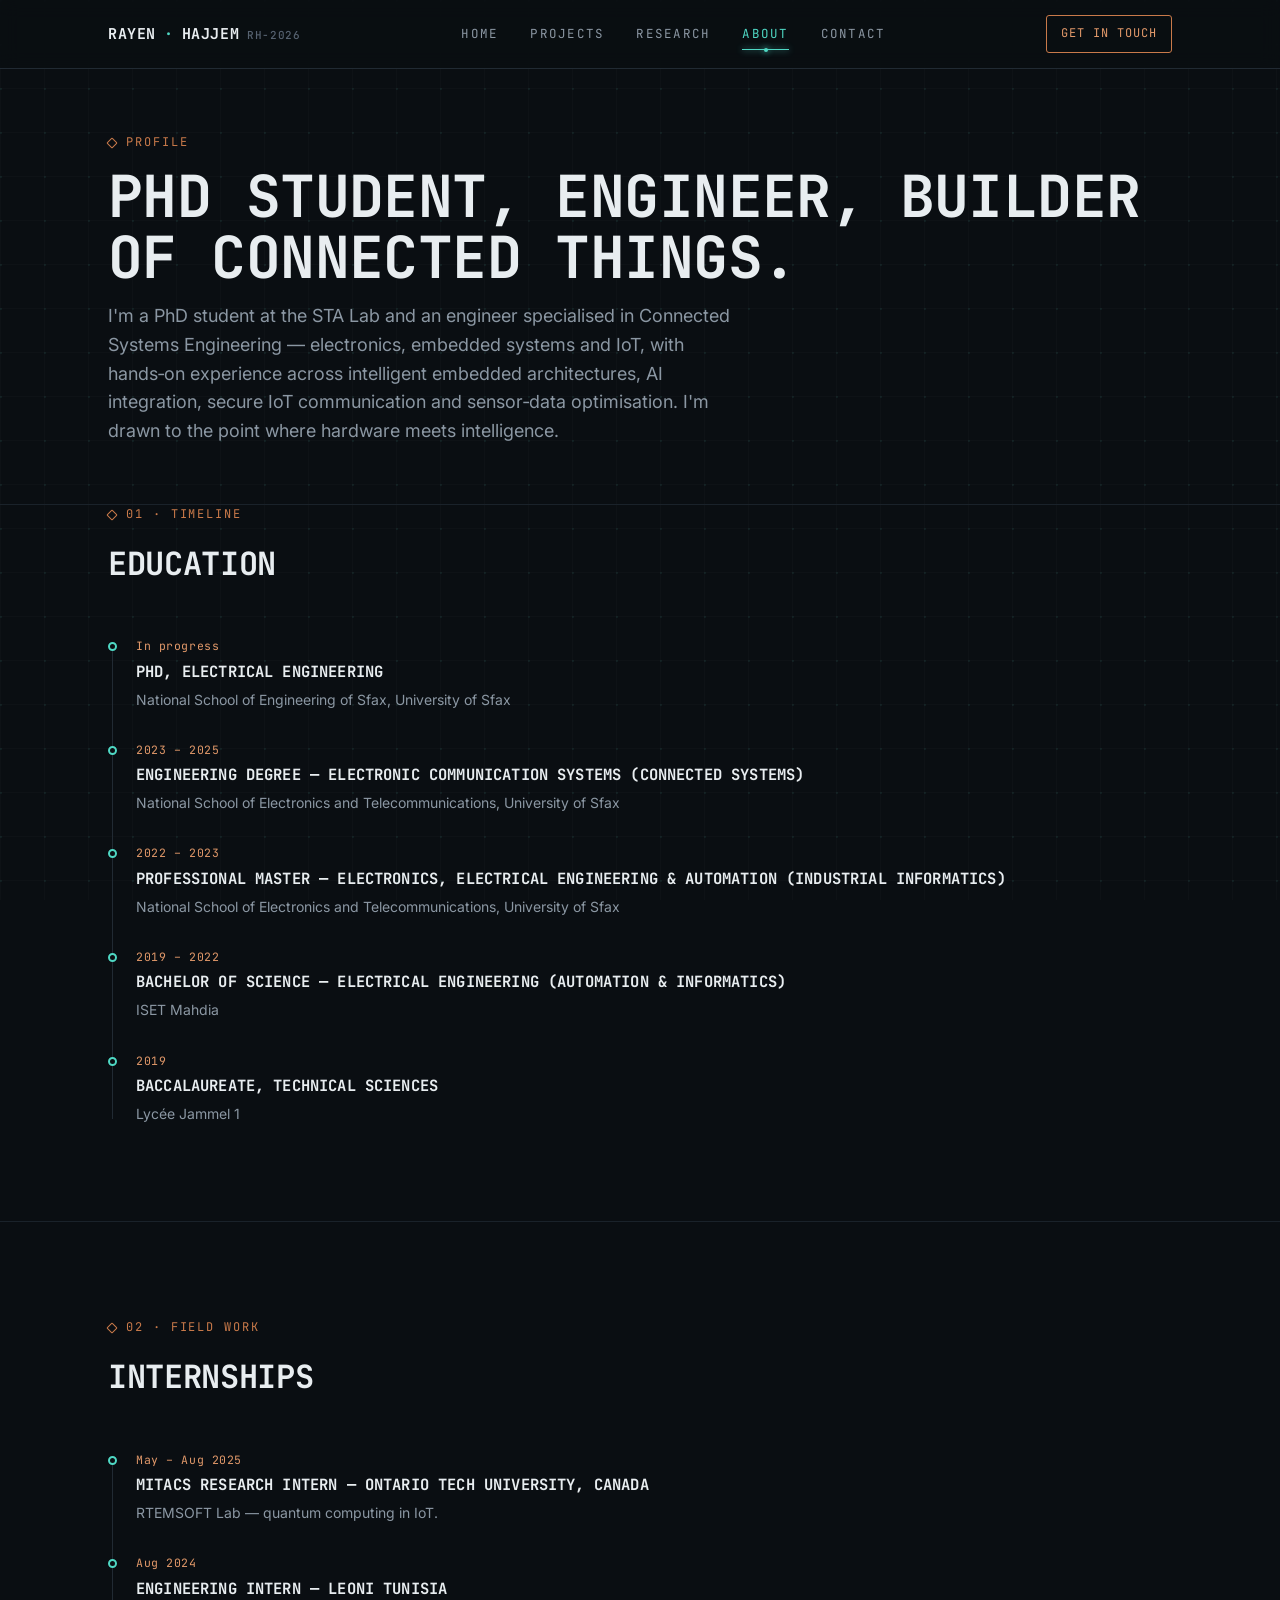
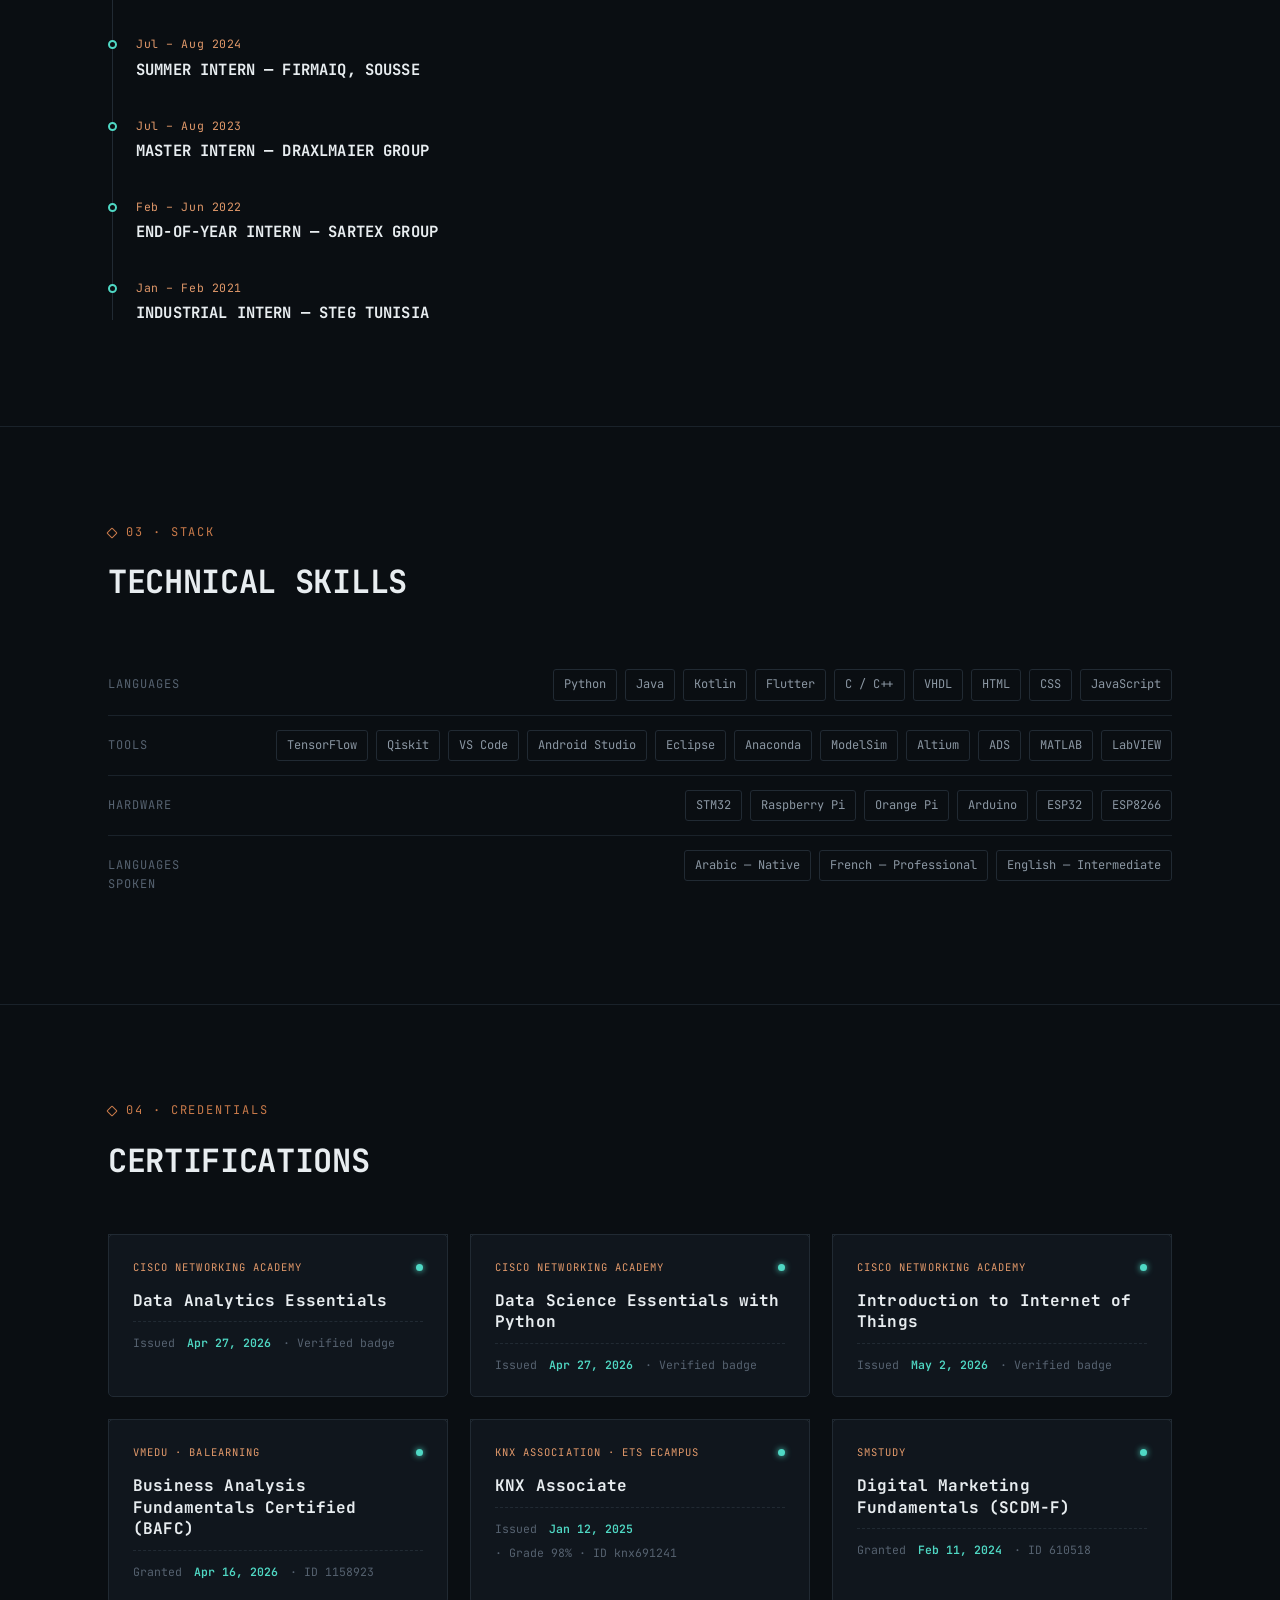
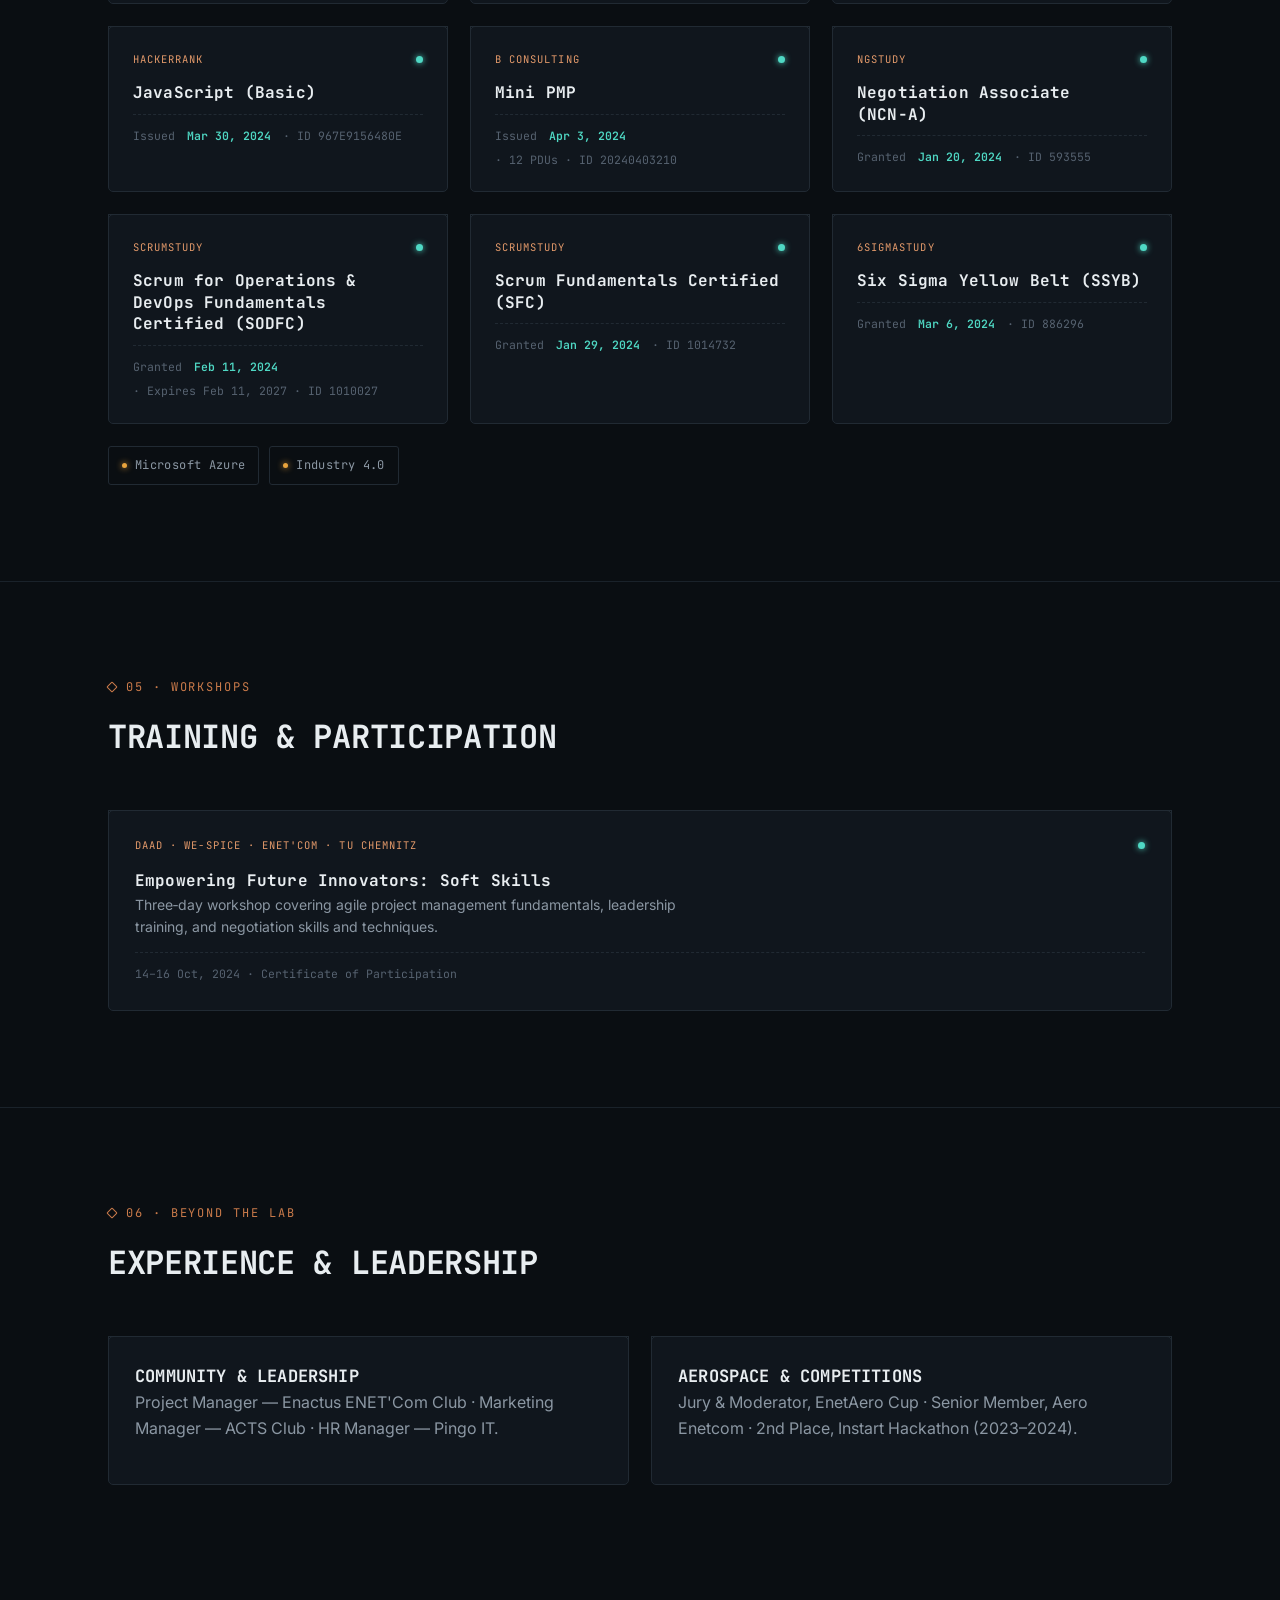
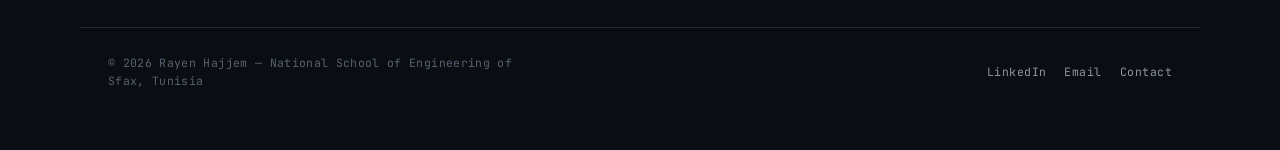
==== about.html @ 05e2f28f "Add files via upload" ====
<!DOCTYPE html>
<html lang="en">
<head>
<meta charset="UTF-8">
<meta name="viewport" content="width=device-width, initial-scale=1.0">
<title>About — Rayen Hajjem</title>
<meta name="description" content="Education, internships, skills and certifications of Rayen Hajjem, embedded systems and IoT engineer.">
<link rel="stylesheet" href="style.css">
</head>
<body>

<header class="topbar">
  <div class="topbar-inner">
    <a href="index.html" class="brand">RAYEN<span class="dot">·</span>HAJJEM <span class="part-no">RH‑2026</span></a>
    <nav class="navlinks" id="navlinks">
      <a href="index.html">Home</a>
      <a href="projects.html">Projects</a>
      <a href="research.html">Research</a>
      <a href="about.html" class="active">About</a>
      <a href="contact.html">Contact</a>
    </nav>
    <a href="contact.html" class="navcta">Get in touch</a>
    <button class="menu-toggle" aria-label="Toggle menu" aria-expanded="false">
      <svg viewBox="0 0 24 24" fill="none" stroke="currentColor" stroke-width="2"><path d="M3 6h18M3 12h18M3 18h18"/></svg>
    </button>
  </div>
</header>

<main>
  <section class="pagehead">
    <div class="wrap">
      <p class="eyebrow">Profile</p>
      <h1>PhD student, engineer, builder of connected things.</h1>
      <p class="lede">I'm a PhD student at the STA Lab and an engineer specialised in Connected Systems Engineering — electronics, embedded systems and IoT, with hands‑on experience across intelligent embedded architectures, AI integration, secure IoT communication and sensor‑data optimisation. I'm drawn to the point where hardware meets intelligence.</p>
    </div>
  </section>

  <section style="padding-top:0;">
    <div class="wrap">
      <div class="section-head reveal">
        <p class="eyebrow">01 · Timeline</p>
        <h2>Education</h2>
      </div>
      <div class="tline">
        <div class="titem reveal">
          <div class="titem-meta">In progress</div>
          <h3>PhD, Electrical Engineering</h3>
          <p>National School of Engineering of Sfax, University of Sfax</p>
        </div>
        <div class="titem reveal">
          <div class="titem-meta">2023 – 2025</div>
          <h3>Engineering Degree — Electronic Communication Systems (Connected Systems)</h3>
          <p>National School of Electronics and Telecommunications, University of Sfax</p>
        </div>
        <div class="titem reveal">
          <div class="titem-meta">2022 – 2023</div>
          <h3>Professional Master — Electronics, Electrical Engineering &amp; Automation (Industrial Informatics)</h3>
          <p>National School of Electronics and Telecommunications, University of Sfax</p>
        </div>
        <div class="titem reveal">
          <div class="titem-meta">2019 – 2022</div>
          <h3>Bachelor of Science — Electrical Engineering (Automation &amp; Informatics)</h3>
          <p>ISET Mahdia</p>
        </div>
        <div class="titem reveal">
          <div class="titem-meta">2019</div>
          <h3>Baccalaureate, Technical Sciences</h3>
          <p>Lycée Jammel 1</p>
        </div>
      </div>
    </div>
  </section>

  <section>
    <div class="wrap">
      <div class="section-head reveal">
        <p class="eyebrow">02 · Field work</p>
        <h2>Internships</h2>
      </div>
      <div class="tline">
        <div class="titem reveal">
          <div class="titem-meta">May – Aug 2025</div>
          <h3>Mitacs Research Intern — Ontario Tech University, Canada</h3>
          <p>RTEMSOFT Lab — quantum computing in IoT.</p>
        </div>
        <div class="titem reveal">
          <div class="titem-meta">Aug 2024</div>
          <h3>Engineering Intern — LEONI Tunisia</h3>
        </div>
        <div class="titem reveal">
          <div class="titem-meta">Jul – Aug 2024</div>
          <h3>Summer Intern — FirmaIQ, Sousse</h3>
        </div>
        <div class="titem reveal">
          <div class="titem-meta">Jul – Aug 2023</div>
          <h3>Master Intern — DRAXLMAIER Group</h3>
        </div>
        <div class="titem reveal">
          <div class="titem-meta">Feb – Jun 2022</div>
          <h3>End‑of‑Year Intern — Sartex Group</h3>
        </div>
        <div class="titem reveal">
          <div class="titem-meta">Jan – Feb 2021</div>
          <h3>Industrial Intern — STEG Tunisia</h3>
        </div>
      </div>
    </div>
  </section>

  <section>
    <div class="wrap">
      <div class="section-head reveal">
        <p class="eyebrow">03 · Stack</p>
        <h2>Technical skills</h2>
      </div>
      <div class="reveal">
        <div class="skillrow">
          <span class="label">Languages</span>
          <div class="skilltags">
            <span class="tag">Python</span><span class="tag">Java</span><span class="tag">Kotlin</span><span class="tag">Flutter</span><span class="tag">C / C++</span><span class="tag">VHDL</span><span class="tag">HTML</span><span class="tag">CSS</span><span class="tag">JavaScript</span>
          </div>
        </div>
        <div class="skillrow">
          <span class="label">Tools</span>
          <div class="skilltags">
            <span class="tag">TensorFlow</span><span class="tag">Qiskit</span><span class="tag">VS Code</span><span class="tag">Android Studio</span><span class="tag">Eclipse</span><span class="tag">Anaconda</span><span class="tag">ModelSim</span><span class="tag">Altium</span><span class="tag">ADS</span><span class="tag">MATLAB</span><span class="tag">LabVIEW</span>
          </div>
        </div>
        <div class="skillrow">
          <span class="label">Hardware</span>
          <div class="skilltags">
            <span class="tag">STM32</span><span class="tag">Raspberry Pi</span><span class="tag">Orange Pi</span><span class="tag">Arduino</span><span class="tag">ESP32</span><span class="tag">ESP8266</span>
          </div>
        </div>
        <div class="skillrow">
          <span class="label">Languages spoken</span>
          <div class="skilltags">
            <span class="tag">Arabic — Native</span><span class="tag">French — Professional</span><span class="tag">English — Intermediate</span>
          </div>
        </div>
      </div>
    </div>
  </section>

  <section>
    <div class="wrap">
      <div class="section-head reveal">
        <p class="eyebrow">04 · Credentials</p>
        <h2>Certifications</h2>
      </div>
      <div class="grid grid-3">
        <div class="card cert-card reveal">
          <span class="card-corner"></span><span class="card-corner"></span>
          <div class="cert-top"><span class="cert-issuer">Cisco Networking Academy</span><span class="led"></span></div>
          <h3>Data Analytics Essentials</h3>
          <div class="cert-meta">Issued <b>Apr 27, 2026</b> · Verified badge</div>
        </div>

        <div class="card cert-card reveal">
          <span class="card-corner"></span><span class="card-corner"></span>
          <div class="cert-top"><span class="cert-issuer">Cisco Networking Academy</span><span class="led"></span></div>
          <h3>Data Science Essentials with Python</h3>
          <div class="cert-meta">Issued <b>Apr 27, 2026</b> · Verified badge</div>
        </div>

        <div class="card cert-card reveal">
          <span class="card-corner"></span><span class="card-corner"></span>
          <div class="cert-top"><span class="cert-issuer">Cisco Networking Academy</span><span class="led"></span></div>
          <h3>Introduction to Internet of Things</h3>
          <div class="cert-meta">Issued <b>May 2, 2026</b> · Verified badge</div>
        </div>

        <div class="card cert-card reveal">
          <span class="card-corner"></span><span class="card-corner"></span>
          <div class="cert-top"><span class="cert-issuer">VMEdu · BALearning</span><span class="led"></span></div>
          <h3>Business Analysis Fundamentals Certified (BAFC)</h3>
          <div class="cert-meta">Granted <b>Apr 16, 2026</b> · ID 1158923</div>
        </div>

        <div class="card cert-card reveal">
          <span class="card-corner"></span><span class="card-corner"></span>
          <div class="cert-top"><span class="cert-issuer">KNX Association · ETS eCampus</span><span class="led"></span></div>
          <h3>KNX Associate</h3>
          <div class="cert-meta">Issued <b>Jan 12, 2025</b> · Grade 98% · ID knx691241</div>
        </div>

        <div class="card cert-card reveal">
          <span class="card-corner"></span><span class="card-corner"></span>
          <div class="cert-top"><span class="cert-issuer">SMstudy</span><span class="led"></span></div>
          <h3>Digital Marketing Fundamentals (SCDM‑F)</h3>
          <div class="cert-meta">Granted <b>Feb 11, 2024</b> · ID 610518</div>
        </div>

        <div class="card cert-card reveal">
          <span class="card-corner"></span><span class="card-corner"></span>
          <div class="cert-top"><span class="cert-issuer">HackerRank</span><span class="led"></span></div>
          <h3>JavaScript (Basic)</h3>
          <div class="cert-meta">Issued <b>Mar 30, 2024</b> · ID 967E9156480E</div>
        </div>

        <div class="card cert-card reveal">
          <span class="card-corner"></span><span class="card-corner"></span>
          <div class="cert-top"><span class="cert-issuer">B Consulting</span><span class="led"></span></div>
          <h3>Mini PMP</h3>
          <div class="cert-meta">Issued <b>Apr 3, 2024</b> · 12 PDUs · ID 20240403210</div>
        </div>

        <div class="card cert-card reveal">
          <span class="card-corner"></span><span class="card-corner"></span>
          <div class="cert-top"><span class="cert-issuer">NGstudy</span><span class="led"></span></div>
          <h3>Negotiation Associate (NCN‑A)</h3>
          <div class="cert-meta">Granted <b>Jan 20, 2024</b> · ID 593555</div>
        </div>

        <div class="card cert-card reveal">
          <span class="card-corner"></span><span class="card-corner"></span>
          <div class="cert-top"><span class="cert-issuer">SCRUMstudy</span><span class="led"></span></div>
          <h3>Scrum for Operations &amp; DevOps Fundamentals Certified (SODFC)</h3>
          <div class="cert-meta">Granted <b>Feb 11, 2024</b> · Expires Feb 11, 2027 · ID 1010027</div>
        </div>

        <div class="card cert-card reveal">
          <span class="card-corner"></span><span class="card-corner"></span>
          <div class="cert-top"><span class="cert-issuer">SCRUMstudy</span><span class="led"></span></div>
          <h3>Scrum Fundamentals Certified (SFC)</h3>
          <div class="cert-meta">Granted <b>Jan 29, 2024</b> · ID 1014732</div>
        </div>

        <div class="card cert-card reveal">
          <span class="card-corner"></span><span class="card-corner"></span>
          <div class="cert-top"><span class="cert-issuer">6sigmastudy</span><span class="led"></span></div>
          <h3>Six Sigma Yellow Belt (SSYB)</h3>
          <div class="cert-meta">Granted <b>Mar 6, 2024</b> · ID 886296</div>
        </div>
      </div>

      <div class="badgewrap reveal" style="margin-top:22px;">
        <span class="badge"><span class="led amber"></span>Microsoft Azure</span>
        <span class="badge"><span class="led amber"></span>Industry 4.0</span>
      </div>
    </div>
  </section>

  <section>
    <div class="wrap">
      <div class="section-head reveal">
        <p class="eyebrow">05 · Workshops</p>
        <h2>Training &amp; participation</h2>
      </div>
      <div class="card reveal">
        <span class="card-corner"></span><span class="card-corner"></span>
        <div class="cert-top"><span class="cert-issuer">DAAD · WE‑SPICE · ENET'Com · TU Chemnitz</span><span class="led"></span></div>
        <h3 style="text-transform:none; font-size:16px;">Empowering Future Innovators: Soft Skills</h3>
        <p style="font-size:14px; margin-bottom:14px;">Three‑day workshop covering agile project management fundamentals, leadership training, and negotiation skills and techniques.</p>
        <div class="cert-meta">14–16 Oct, 2024 · Certificate of Participation</div>
      </div>
    </div>
  </section>

  <section>
    <div class="wrap">
      <div class="section-head reveal">
        <p class="eyebrow">06 · Beyond the lab</p>
        <h2>Experience &amp; leadership</h2>
      </div>
      <div class="grid grid-2 reveal">
        <div class="card">
          <span class="card-corner"></span><span class="card-corner"></span>
          <h3>Community &amp; leadership</h3>
          <p>Project Manager — Enactus ENET'Com Club · Marketing Manager — ACTS Club · HR Manager — Pingo IT.</p>
        </div>
        <div class="card">
          <span class="card-corner"></span><span class="card-corner"></span>
          <h3>Aerospace &amp; competitions</h3>
          <p>Jury &amp; Moderator, EnetAero Cup · Senior Member, Aero Enetcom · 2nd Place, Instart Hackathon (2023–2024).</p>
        </div>
      </div>
    </div>
  </section>
</main>

<footer>
  <div class="wrap footer-inner">
    <p>© 2026 Rayen Hajjem — National School of Engineering of Sfax, Tunisia</p>
    <div class="footer-links">
      <a href="https://linkedin.com/in/rayen-hajjem" target="_blank" rel="noopener">LinkedIn</a>
      <a href="mailto:rayenhajjem04@gmail.com">Email</a>
      <a href="contact.html">Contact</a>
    </div>
  </div>
</footer>

<script src="script.js"></script>
</body>
</html>
---- style.css ----
/* =========================================================
   RAYEN HAJJEM — PORTFOLIO
   Design system: "Datasheet / PCB substrate"
   ========================================================= */

@import url('https://fonts.googleapis.com/css2?family=JetBrains+Mono:wght@400;500;600;700;800&family=Inter:wght@400;500;600;700;800&display=swap');

:root{
  /* --- colour tokens --- */
  --bg:            #0a0e12;
  --bg-soft:       #0d1218;
  --surface:       #10161d;
  --surface-2:     #141b23;
  --line:          #212a33;
  --line-soft:     #1a222a;
  --copper:        #c97a4a;
  --copper-bright: #e2996a;
  --signal:        #4fd8c4;
  --signal-dim:    #2c7d72;
  --amber:         #e8a33d;
  --text:          #e8edf0;
  --text-dim:      #8b97a3;
  --text-faint:    #566270;
  --danger:        #d9634f;

  --mono: 'JetBrains Mono', ui-monospace, SFMono-Regular, monospace;
  --sans: 'Inter', -apple-system, BlinkMacSystemFont, 'Segoe UI', sans-serif;

  --maxw: 1120px;
  --radius: 3px;
}

*, *::before, *::after{ box-sizing: border-box; }
html{ scroll-behavior: smooth; }
html, body{ margin:0; padding:0; }

body{
  background: var(--bg);
  color: var(--text);
  font-family: var(--sans);
  font-size: 16px;
  line-height: 1.6;
  -webkit-font-smoothing: antialiased;
  position: relative;
  min-height: 100vh;
}

/* faint PCB grid + via dots painted on the substrate */
body::before{
  content:"";
  position: fixed;
  inset: 0;
  z-index: 0;
  pointer-events: none;
  background-image:
    radial-gradient(circle at 1px 1px, rgba(79,216,196,0.07) 1px, transparent 1px),
    linear-gradient(rgba(255,255,255,0.018) 1px, transparent 1px),
    linear-gradient(90deg, rgba(255,255,255,0.018) 1px, transparent 1px);
  background-size: 44px 44px, 44px 44px, 44px 44px;
  background-position: 0 0, 0 0, 0 0;
}

a{ color: inherit; text-decoration: none; }
img{ max-width: 100%; display:block; }
ul{ list-style: none; margin:0; padding:0; }

::selection{ background: var(--signal); color: #05201c; }

/* focus visibility */
a:focus-visible, button:focus-visible, input:focus-visible, textarea:focus-visible{
  outline: 2px solid var(--signal);
  outline-offset: 3px;
}

@media (prefers-reduced-motion: reduce){
  *{ animation-duration: 0.001ms !important; animation-iteration-count: 1 !important; transition-duration: 0.001ms !important; scroll-behavior: auto !important; }
}

/* ---------- layout shell ---------- */
.wrap{
  max-width: var(--maxw);
  margin: 0 auto;
  padding: 0 28px;
  position: relative;
  z-index: 1;
}

/* ---------- eyebrow / mono labels ---------- */
.eyebrow{
  font-family: var(--mono);
  font-size: 12px;
  letter-spacing: .16em;
  text-transform: uppercase;
  color: var(--copper);
  display: flex;
  align-items: center;
  gap: 10px;
  margin: 0 0 14px;
}
.eyebrow::before{
  content:"";
  width: 8px; height: 8px;
  border: 1.5px solid var(--copper);
  border-radius: 1px;
  transform: rotate(45deg);
  flex-shrink: 0;
}

h1,h2,h3,h4{
  font-family: var(--mono);
  font-weight: 700;
  letter-spacing: -0.01em;
  color: var(--text);
  margin: 0;
  text-transform: uppercase;
}
h1{ font-size: clamp(34px, 5.6vw, 58px); line-height: 1.05; letter-spacing: -0.01em; }
h2{ font-size: clamp(24px, 3.2vw, 32px); }
h3{ font-size: 17px; letter-spacing: .01em; }

p{ color: var(--text-dim); margin: 0 0 1em; max-width: 62ch; }
.lede{ font-size: 18px; color: var(--text-dim); max-width: 58ch; }

/* ---------- top nav (board header) ---------- */
.topbar{
  position: sticky;
  top: 0;
  z-index: 50;
  background: rgba(10,14,18,0.86);
  backdrop-filter: blur(10px);
  border-bottom: 1px solid var(--line);
}
.topbar-inner{
  max-width: var(--maxw);
  margin: 0 auto;
  padding: 0 28px;
  height: 68px;
  display: flex;
  align-items: center;
  justify-content: space-between;
}
.brand{
  font-family: var(--mono);
  font-weight: 700;
  font-size: 15px;
  letter-spacing: .04em;
  display: flex;
  align-items: baseline;
  gap: 8px;
}
.brand .part-no{ color: var(--text-faint); font-weight: 500; font-size: 11px; }
.brand .dot{ color: var(--signal); }

.navlinks{
  display: flex;
  align-items: center;
  gap: 4px;
}
.navlinks a{
  position: relative;
  font-family: var(--mono);
  font-size: 12.5px;
  letter-spacing: .1em;
  text-transform: uppercase;
  color: var(--text-dim);
  padding: 10px 14px;
  transition: color .18s ease;
}
.navlinks a:hover{ color: var(--text); }
.navlinks a.active{ color: var(--signal); }
.navlinks a.active::after{
  content:"";
  position: absolute;
  left: 14px; right: 14px; bottom: 4px;
  height: 1px;
  background: var(--signal);
  box-shadow: 0 0 6px var(--signal);
}
.navlinks a.active::before{
  content:"";
  position: absolute;
  left: 50%; bottom: 2px;
  width: 4px; height: 4px;
  transform: translateX(-50%);
  background: var(--signal);
  border-radius: 50%;
  box-shadow: 0 0 6px var(--signal);
}

.navcta{
  font-family: var(--mono);
  font-size: 12px;
  letter-spacing: .08em;
  text-transform: uppercase;
  border: 1px solid var(--copper);
  color: var(--copper-bright);
  padding: 8px 14px;
  border-radius: var(--radius);
  transition: background .18s ease, color .18s ease;
}
.navcta:hover{ background: var(--copper); color: #14100c; }

.menu-toggle{
  display: none;
  background: none; border: 1px solid var(--line);
  color: var(--text);
  width: 40px; height: 40px;
  border-radius: var(--radius);
  align-items: center; justify-content: center;
  cursor: pointer;
}
.menu-toggle svg{ width: 18px; height: 18px; }

@media (max-width: 820px){
  .navlinks{
    position: fixed;
    inset: 68px 0 0 0;
    background: var(--bg-soft);
    flex-direction: column;
    align-items: stretch;
    padding: 10px 20px 30px;
    border-bottom: 1px solid var(--line);
    display: none;
    gap: 0;
  }
  .navlinks.open{ display: flex; }
  .navlinks a{ padding: 16px 4px; border-bottom: 1px solid var(--line-soft); }
  .navlinks a.active::after, .navlinks a.active::before{ display:none; }
  .navcta{ display:none; }
  .menu-toggle{ display: flex; }
}

/* ---------- sections ---------- */
section{ position: relative; z-index: 1; padding: 96px 0; border-bottom: 1px solid var(--line-soft); }
section:last-of-type{ border-bottom: none; }
.section-head{ margin-bottom: 48px; max-width: 640px; }

/* ---------- hero ---------- */
.hero{
  padding: 84px 0 90px;
  position: relative;
  overflow: hidden;
}
.hero-grid{
  display: grid;
  grid-template-columns: 1.15fr 0.85fr;
  gap: 48px;
  align-items: center;
}
@media (max-width: 900px){ .hero-grid{ grid-template-columns: 1fr; } }

.terminal{
  font-family: var(--mono);
  font-size: 13.5px;
  color: var(--signal);
  margin-bottom: 22px;
  min-height: 20px;
}
.terminal .caret{
  display:inline-block; width:8px; height:14px;
  background: var(--signal); margin-left:2px;
  animation: blink 1s steps(1) infinite;
  vertical-align: -2px;
}
@keyframes blink{ 50%{ opacity:0; } }

.hero h1 span{ color: var(--signal); }
.hero-role{
  font-family: var(--mono);
  font-size: 14px;
  letter-spacing: .04em;
  color: var(--copper-bright);
  margin: 16px 0 20px;
  text-transform: uppercase;
}
.hero-actions{ display:flex; gap:14px; margin-top: 30px; flex-wrap: wrap; }

.btn{
  font-family: var(--mono);
  font-size: 13px;
  letter-spacing: .06em;
  text-transform: uppercase;
  padding: 13px 22px;
  border-radius: var(--radius);
  display: inline-flex; align-items:center; gap:10px;
  transition: transform .15s ease, background .18s ease, border-color .18s ease, color .18s ease;
}
.btn-primary{ background: var(--signal); color: #062824; border: 1px solid var(--signal); }
.btn-primary:hover{ transform: translateY(-2px); background: #6de5d3; }
.btn-ghost{ border: 1px solid var(--line); color: var(--text); }
.btn-ghost:hover{ border-color: var(--copper); color: var(--copper-bright); transform: translateY(-2px); }

/* ---------- portrait / chip module ---------- */
.chip-frame{
  position: relative;
  border: 1px solid var(--line);
  background: var(--surface);
  border-radius: 6px;
  padding: 18px;
  max-width: 320px;
  margin-left: auto;
}
.chip-frame::before, .chip-frame::after{
  content:"";
  position:absolute;
  width: 14px; height: 1px;
  background: var(--line);
  top: 30px;
}
.chip-frame::before{ left:-14px; }
.chip-frame::after{ right:-14px; }
.chip-photo{
  border-radius: 4px;
  border: 1px solid var(--line);
  filter: grayscale(.15) contrast(1.05);
  width: 100%;
}
.chip-caption{
  font-family: var(--mono);
  font-size: 11px;
  letter-spacing: .08em;
  text-transform: uppercase;
  color: var(--text-faint);
  display:flex; justify-content: space-between;
  margin-top: 14px;
  border-top: 1px dashed var(--line);
  padding-top: 12px;
}
.chip-caption b{ color: var(--signal); font-weight: 600; }

/* ---------- stat strip ---------- */
.stat-strip{
  display: grid;
  grid-template-columns: repeat(5, 1fr);
  border: 1px solid var(--line);
  border-radius: var(--radius);
  overflow: hidden;
  margin-top: 64px;
}
.stat-strip div{
  padding: 20px 22px;
  border-left: 1px solid var(--line);
}
.stat-strip div:first-child{ border-left:none; }
.stat-num{ font-family: var(--mono); font-size: 26px; font-weight:700; color: var(--signal); }
.stat-label{ font-family: var(--mono); font-size: 11px; letter-spacing:.08em; text-transform:uppercase; color: var(--text-faint); margin-top:4px; }
@media (max-width: 900px){
  .stat-strip{ grid-template-columns: repeat(3,1fr); }
  .stat-strip div:nth-child(4){ border-left:none; }
}
@media (max-width: 700px){
  .stat-strip{ grid-template-columns: repeat(2,1fr); }
  .stat-strip div:nth-child(3){ border-left:none; }
  .stat-strip div:nth-child(4){ border-left:1px solid var(--line); }
}
@media (max-width: 480px){
  .stat-strip{ grid-template-columns: 1fr; }
  .stat-strip div{ border-left:none !important; border-top: 1px solid var(--line); }
  .stat-strip div:first-child{ border-top:none; }
}

/* ---------- card grid ---------- */
.grid{ display:grid; gap: 22px; }
.grid-2{ grid-template-columns: repeat(2, 1fr); }
.grid-3{ grid-template-columns: repeat(3, 1fr); }
@media (max-width: 900px){ .grid-2, .grid-3{ grid-template-columns: 1fr; } }

.card{
  position: relative;
  background: var(--surface);
  border: 1px solid var(--line);
  border-radius: 5px;
  padding: 26px;
  transition: border-color .2s ease, transform .2s ease;
}
.card:hover{ border-color: var(--signal-dim); transform: translateY(-3px); }
.card-corner{ position:absolute; width:9px; height:9px; border: 1.4px solid var(--line); }
.card .card-corner:nth-of-type(1){ top:-1px; left:-1px; border-right:none; border-bottom:none; }
.card .card-corner:nth-of-type(2){ top:-1px; right:-1px; border-left:none; border-bottom:none; }

/* status LED */
.led{ width:7px; height:7px; border-radius:50%; background: var(--signal); box-shadow: 0 0 6px var(--signal); display:inline-block; }
.led.amber{ background: var(--amber); box-shadow: 0 0 6px var(--amber); }

/* project datasheet card */
.pcard{
  background: var(--surface);
  border: 1px solid var(--line);
  border-radius: 5px;
  padding: 28px 28px 24px;
  transition: border-color .2s ease, transform .2s ease;
}
.pcard:hover{ border-color: var(--copper); transform: translateY(-3px); }
.pcard-top{ display:flex; align-items:center; justify-content:space-between; margin-bottom: 14px; }
.pcard-id{ font-family: var(--mono); font-size: 11px; color: var(--text-faint); letter-spacing:.08em; }
.pcard-status{ display:flex; align-items:center; gap:7px; font-family: var(--mono); font-size: 10.5px; letter-spacing:.08em; text-transform:uppercase; color: var(--text-dim); }
.pcard h3{ margin-bottom: 6px; }
.pcard .date{ font-family: var(--mono); font-size:11.5px; color: var(--copper-bright); letter-spacing:.04em; margin-bottom:12px; display:block; }
.pcard p{ font-size: 14.5px; margin-bottom: 16px; }
.pins{ display:flex; flex-wrap:wrap; gap:8px; border-top: 1px dashed var(--line); padding-top: 14px; }
.pin{
  font-family: var(--mono); font-size: 11px; letter-spacing:.03em;
  color: var(--text-dim); background: var(--surface-2);
  border: 1px solid var(--line); border-radius: 3px;
  padding: 5px 9px;
}

/* ---------- timeline (education / internships) ---------- */
.tline{ position: relative; padding-left: 28px; }
.tline::before{
  content:"";
  position: absolute; left: 4px; top: 6px; bottom: 6px;
  width: 1px; background: var(--line);
}
.titem{ position: relative; padding-bottom: 30px; }
.titem:last-child{ padding-bottom: 0; }
.titem::before{
  content:"";
  position:absolute; left: -28px; top: 5px;
  width: 9px; height: 9px; border-radius: 50%;
  background: var(--bg); border: 2px solid var(--signal);
}
.titem-meta{ font-family: var(--mono); font-size: 11.5px; color: var(--copper-bright); letter-spacing:.05em; margin-bottom: 4px; }
.titem h3{ margin-bottom: 4px; font-size: 15.5px; }
.titem p{ font-size: 14px; margin-bottom: 0; }

/* ---------- skills ---------- */
.skillrow{ display:flex; justify-content: space-between; align-items:baseline; padding: 14px 0; border-bottom: 1px solid var(--line-soft); }
.skillrow:last-child{ border-bottom:none; }
.skillrow .label{ font-family: var(--mono); font-size: 12px; letter-spacing:.08em; text-transform: uppercase; color: var(--text-faint); width: 120px; flex-shrink:0; }
.skilltags{ display:flex; flex-wrap:wrap; gap:8px; justify-content:flex-end; flex:1; }
.tag{ font-family: var(--mono); font-size: 12px; color: var(--text-dim); border: 1px solid var(--line); border-radius: 3px; padding: 5px 10px; }
@media (max-width: 700px){
  .skillrow{ flex-direction: column; align-items: flex-start; gap: 10px; }
  .skilltags{ justify-content: flex-start; }
}

/* ---------- certification cards ---------- */
.cert-card{ padding: 24px 24px 22px; }
.cert-top{ display:flex; align-items:center; justify-content:space-between; margin-bottom: 14px; }
.cert-issuer{ font-family: var(--mono); font-size: 10.5px; letter-spacing:.1em; text-transform:uppercase; color: var(--copper-bright); }
.cert-card h3{ text-transform:none; font-size: 16px; line-height:1.35; margin-bottom: 10px; }
.cert-meta{ font-family: var(--mono); font-size: 11.5px; color: var(--text-faint); border-top: 1px dashed var(--line); padding-top: 12px; display:flex; flex-wrap:wrap; gap: 6px 12px; }
.cert-meta b{ color: var(--signal); font-weight: 600; }

/* ---------- badges (certifications / languages) ---------- */
.badgewrap{ display:flex; flex-wrap:wrap; gap:10px; }
.badge{
  font-family: var(--mono); font-size: 12px; letter-spacing:.03em;
  border: 1px solid var(--line); border-radius: 3px;
  padding: 9px 13px; color: var(--text-dim);
  display:flex; align-items:center; gap:8px;
}
.badge .led{ width:5px; height:5px; }

/* ---------- contact / pinout ---------- */
.pinout{ border: 1px solid var(--line); border-radius: 6px; overflow: hidden; }
.pinrow{
  display:grid; grid-template-columns: 90px 1fr auto;
  align-items:center; gap: 16px;
  padding: 22px 24px; border-bottom: 1px solid var(--line);
  transition: background .18s ease;
}
.pinrow:last-child{ border-bottom:none; }
.pinrow:hover{ background: var(--surface); }
.pinrow .pnum{ font-family: var(--mono); color: var(--text-faint); font-size: 12px; }
.pinrow .pname{ font-family: var(--mono); font-size: 12px; letter-spacing:.08em; text-transform:uppercase; color: var(--text-faint); }
.pinrow .pval{ font-size: 16px; color: var(--text); }
.pinrow .parrow{ font-family: var(--mono); color: var(--signal); opacity:0; transition: opacity .18s ease, transform .18s ease; }
.pinrow:hover .parrow{ opacity:1; transform: translateX(3px); }
@media (max-width: 620px){
  .pinrow{ grid-template-columns: 1fr; gap:4px; }
  .pinrow .parrow{ display:none; }
}

/* ---------- footer ---------- */
footer{ padding: 46px 0 60px; position: relative; z-index:1; }
.footer-inner{ display:flex; justify-content: space-between; align-items:center; flex-wrap:wrap; gap:16px; border-top: 1px solid var(--line); padding-top: 26px; }
.footer-inner p{ margin:0; font-family: var(--mono); font-size: 11.5px; color: var(--text-faint); letter-spacing:.03em; }
.footer-links{ display:flex; gap: 18px; }
.footer-links a{ font-family: var(--mono); font-size: 11.5px; color: var(--text-dim); letter-spacing:.04em; }
.footer-links a:hover{ color: var(--signal); }

/* ---------- page header (non-home pages) ---------- */
.pagehead{ padding: 64px 0 40px; }
.pagehead .lede{ margin-top: 14px; }

/* ---------- reveal on scroll ---------- */
.reveal{ opacity:0; transform: translateY(14px); transition: opacity .6s ease, transform .6s ease; }
.reveal.in{ opacity:1; transform: translateY(0); }

/* ---------- publications ---------- */
.pub-card{
  position: relative;
  background: var(--surface);
  border: 1px solid var(--line);
  border-radius: 5px;
  padding: 28px;
  transition: border-color .2s ease, transform .2s ease;
}
.pub-card:hover{ border-color: var(--signal-dim); transform: translateY(-2px); }
.pub-top{ display:flex; align-items:center; justify-content:space-between; gap:16px; flex-wrap:wrap; margin-bottom: 12px; }
.pub-date{ font-family: var(--mono); font-size: 11.5px; letter-spacing:.08em; color: var(--copper-bright); }
.pub-status{ display:flex; align-items:center; gap:7px; font-family: var(--mono); font-size: 10.5px; letter-spacing:.08em; text-transform:uppercase; color: var(--text-dim); }
.pub-card h3{ text-transform: none; font-size: 19px; line-height:1.3; margin-bottom: 10px; }
.pub-authors{ font-family: var(--mono); font-size: 12.5px; color: var(--text-dim); margin-bottom: 14px; }
.pub-authors b{ color: var(--text); font-weight:600; }
.pub-meta{ display:flex; flex-wrap:wrap; gap:8px; margin-bottom: 16px; }
.pub-link{
  font-family: var(--mono); font-size: 12px; letter-spacing:.05em; text-transform:uppercase;
  color: var(--signal); border: 1px solid var(--signal-dim); border-radius: 3px;
  padding: 8px 13px; display:inline-flex; align-items:center; gap:8px;
  transition: background .18s ease, color .18s ease;
}
.pub-link:hover{ background: var(--signal); color: #062824; }

.pub-stub-list{ border: 1px solid var(--line); border-radius: 6px; overflow: hidden; margin-top: 18px; }
.pub-stub{
  display:grid; grid-template-columns: 130px 1fr auto;
  align-items:center; gap: 16px;
  padding: 16px 22px; border-bottom: 1px solid var(--line);
  font-family: var(--mono);
}
.pub-stub:last-child{ border-bottom:none; }
.pub-stub .pdate{ font-size: 12px; color: var(--text-dim); }
.pub-stub .ptitle{ font-size: 12.5px; color: var(--text-faint); letter-spacing:.02em; text-transform:uppercase; }
.pub-stub .ppending{ font-size: 10.5px; color: var(--text-faint); border: 1px dashed var(--line); border-radius: 3px; padding: 4px 8px; letter-spacing:.06em; text-transform:uppercase; }
@media (max-width: 620px){
  .pub-stub{ grid-template-columns: 1fr; gap:6px; }
}

/* form (about/contact quick copy) */
.copyline{ display:flex; align-items:center; gap:10px; }
.copybtn{
  font-family: var(--mono); font-size: 11px; color: var(--text-faint);
  border: 1px solid var(--line); border-radius: 3px; padding: 4px 8px;
  cursor: pointer; background: transparent; transition: color .15s ease, border-color .15s ease;
}
.copybtn:hover{ color: var(--signal); border-color: var(--signal-dim); }
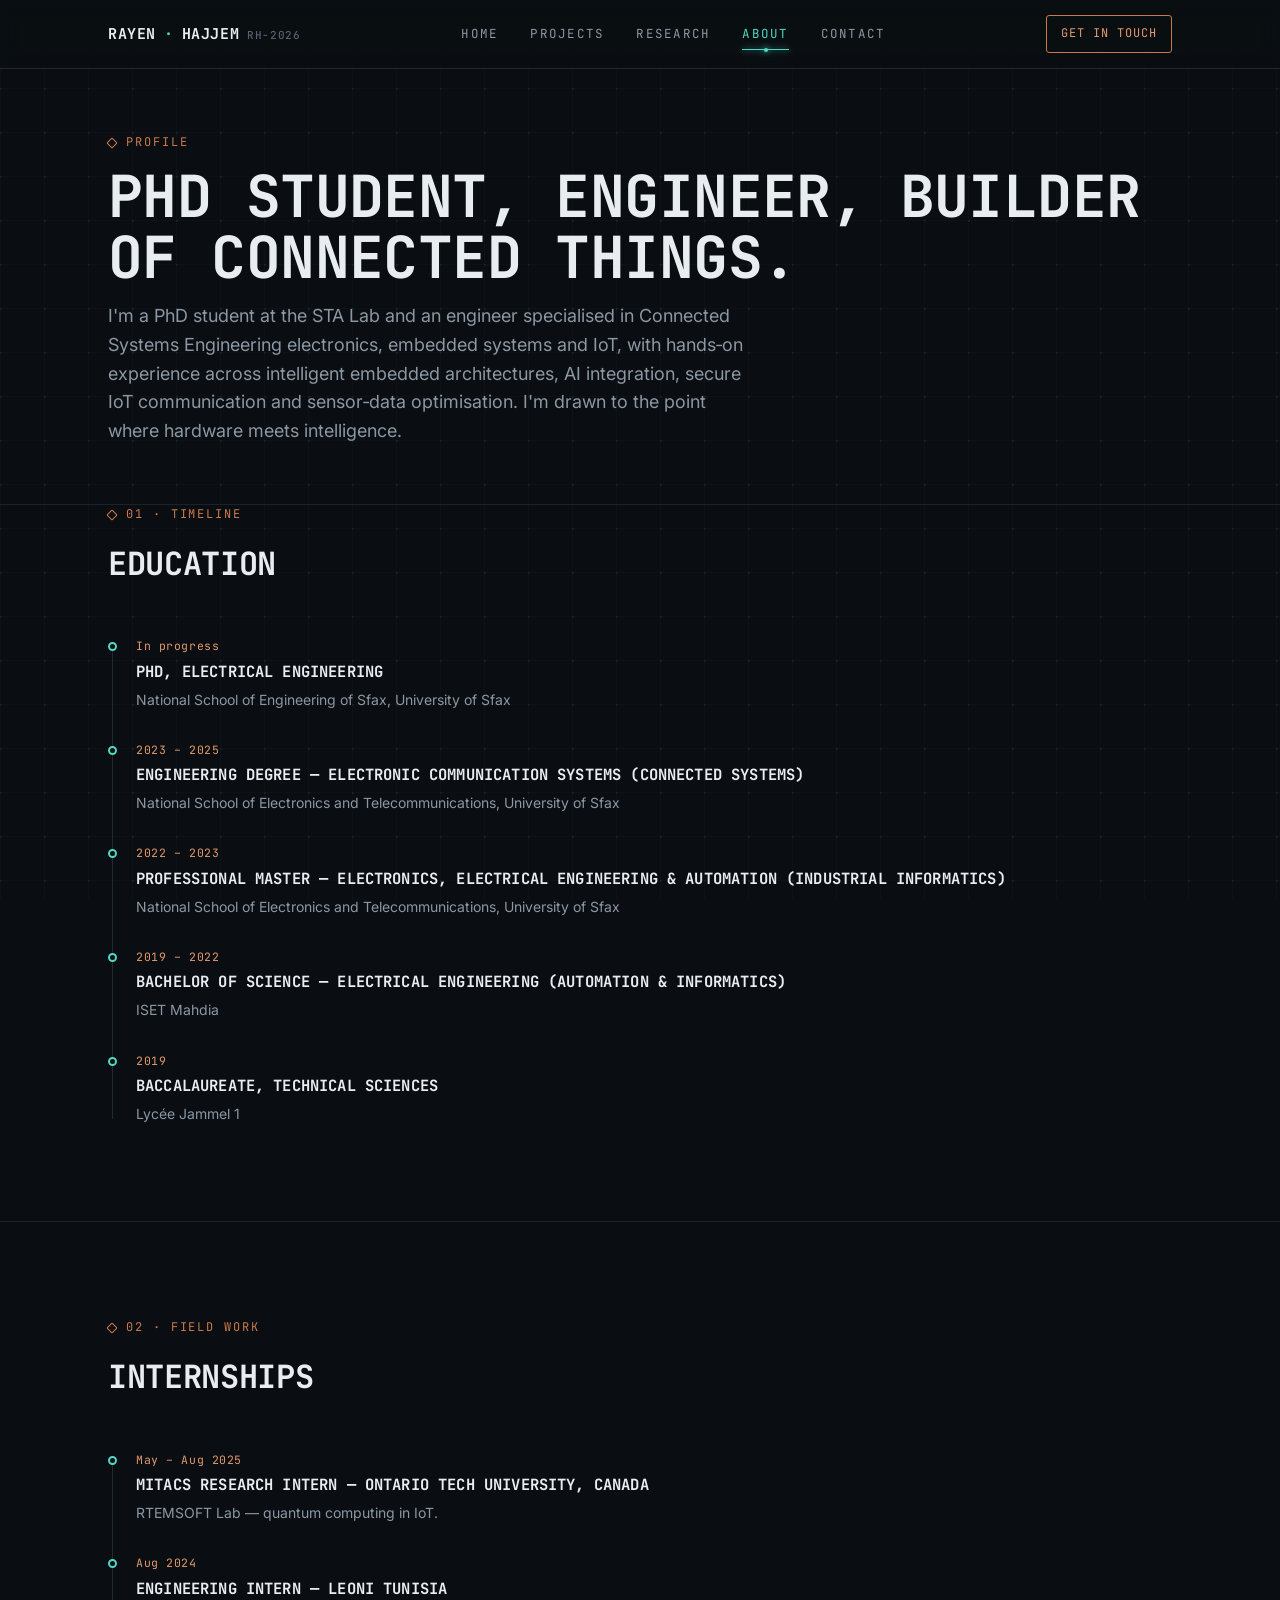
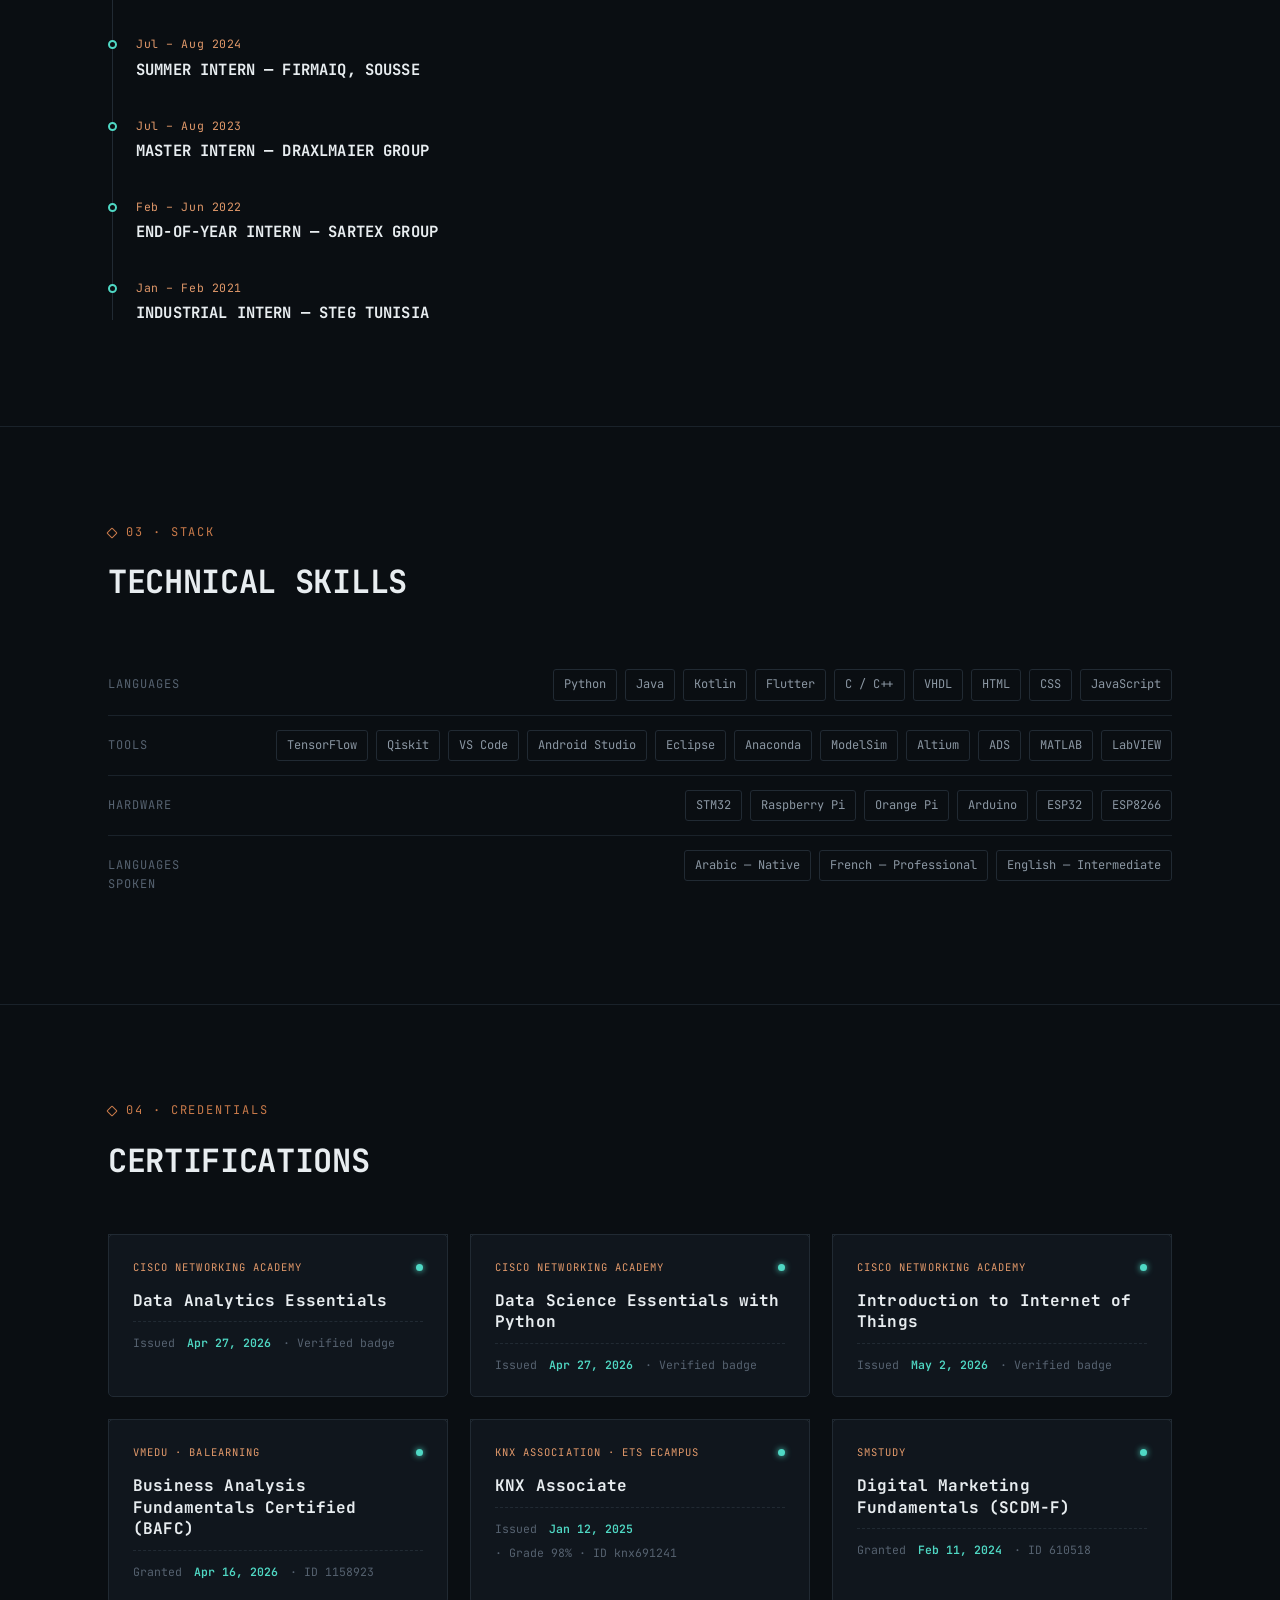
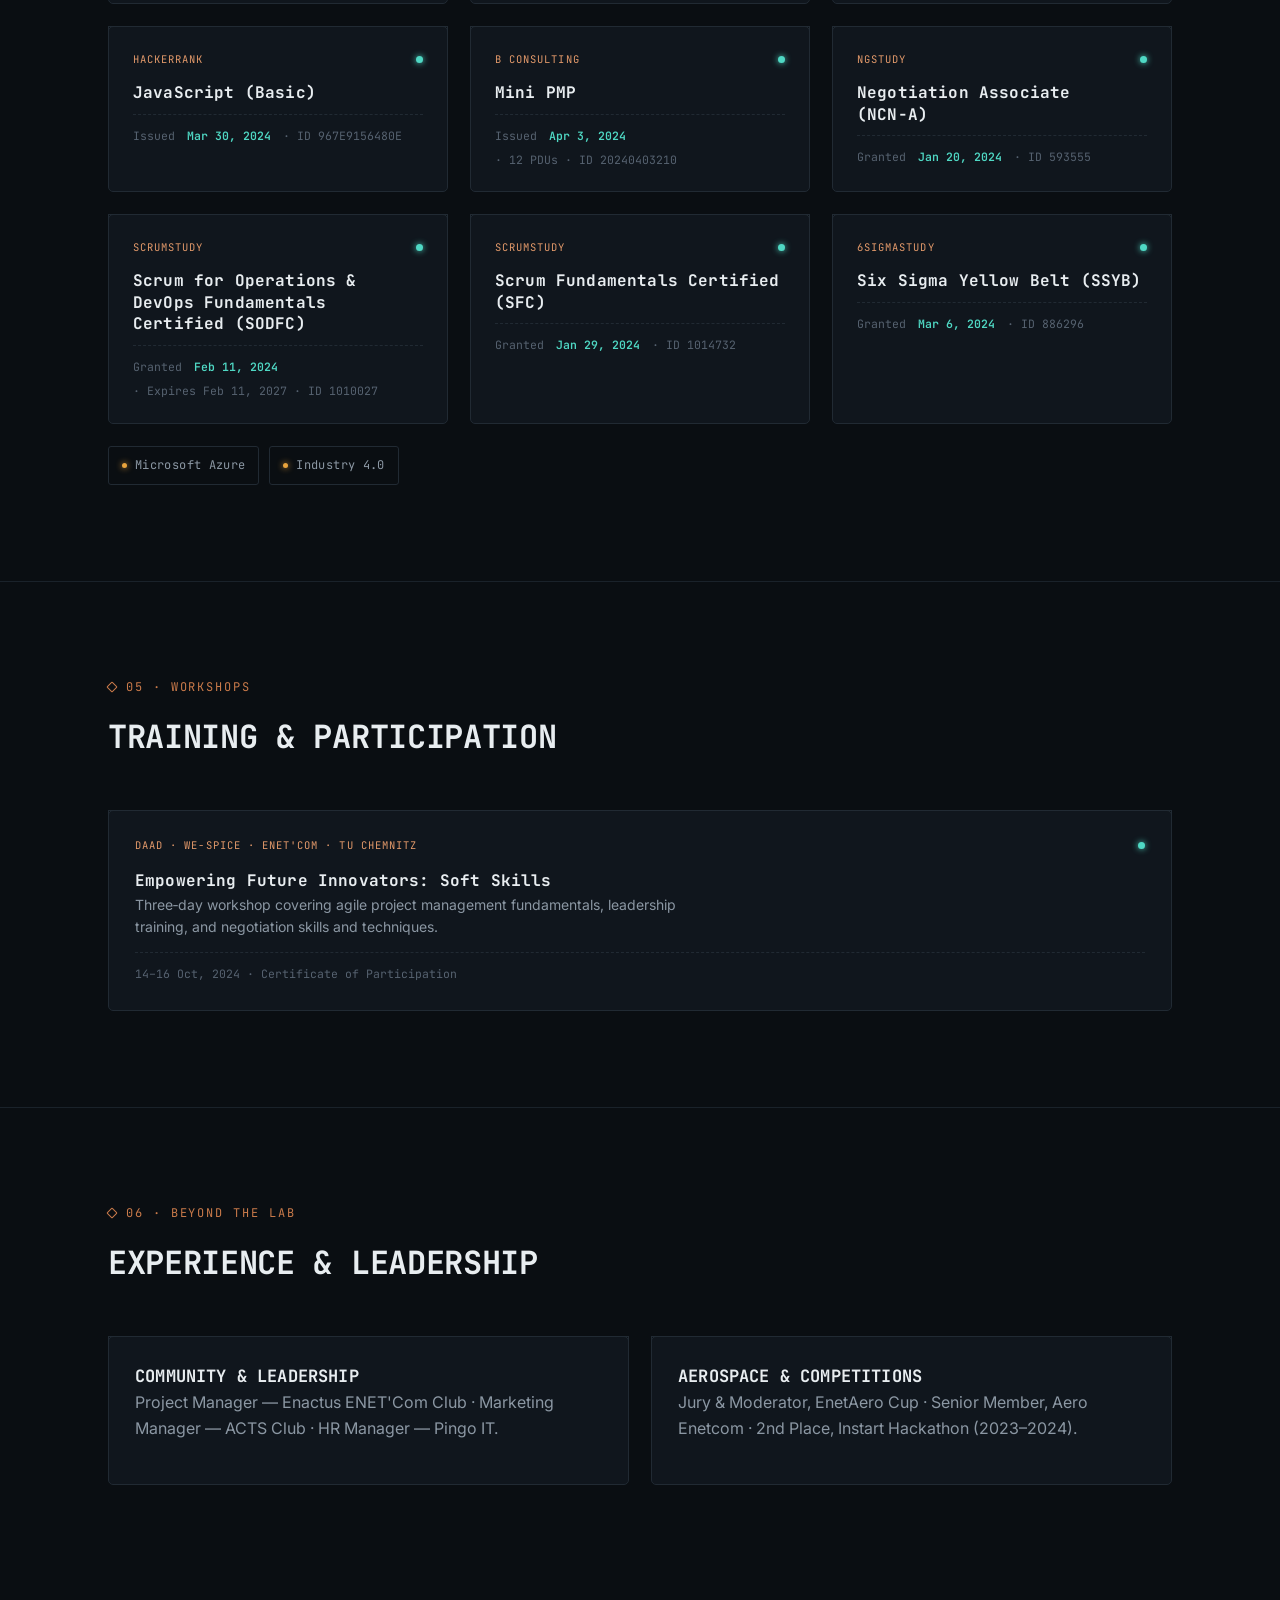
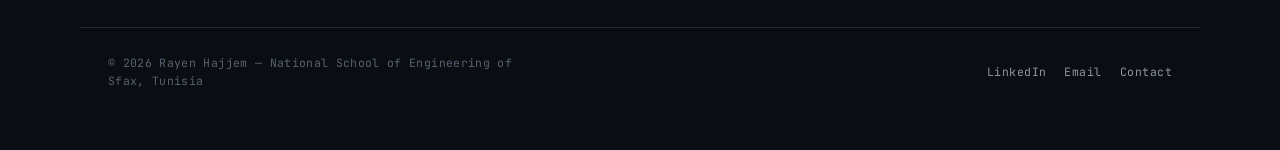
==== commit 83675420: "Add files via upload" ====
--- a/about.html
+++ b/about.html
@@ -31,7 +31,7 @@
     <div class="wrap">
       <p class="eyebrow">Profile</p>
       <h1>PhD student, engineer, builder of connected things.</h1>
-      <p class="lede">I'm a PhD student at the STA Lab and an engineer specialised in Connected Systems Engineering — electronics, embedded systems and IoT, with hands‑on experience across intelligent embedded architectures, AI integration, secure IoT communication and sensor‑data optimisation. I'm drawn to the point where hardware meets intelligence.</p>
+      <p class="lede">I'm a PhD student at the STA Lab and an engineer specialised in Connected Systems Engineering electronics, embedded systems and IoT, with hands‑on experience across intelligent embedded architectures, AI integration, secure IoT communication and sensor‑data optimisation. I'm drawn to the point where hardware meets intelligence.</p>
     </div>
   </section>
 
--- a/style.css
+++ b/style.css
@@ -443,6 +443,35 @@
 .cert-meta{ font-family: var(--mono); font-size: 11.5px; color: var(--text-faint); border-top: 1px dashed var(--line); padding-top: 12px; display:flex; flex-wrap:wrap; gap: 6px 12px; }
 .cert-meta b{ color: var(--signal); font-weight: 600; }
 
+/* ---------- transmission form (contact) ---------- */
+.form-card{ padding: 30px 30px 28px; }
+.form-card h3{ margin-bottom: 6px; }
+.form-card > p{ font-size: 14px; margin-bottom: 22px; }
+.field{ margin-bottom: 18px; }
+.field label{
+  display:block; font-family: var(--mono); font-size: 11px; letter-spacing:.1em;
+  text-transform: uppercase; color: var(--text-faint); margin-bottom: 8px;
+}
+.field input, .field textarea{
+  width: 100%;
+  background: var(--surface-2);
+  border: 1px solid var(--line);
+  border-radius: var(--radius);
+  color: var(--text);
+  font-family: var(--sans);
+  font-size: 14.5px;
+  padding: 12px 14px;
+  transition: border-color .18s ease;
+}
+.field input::placeholder, .field textarea::placeholder{ color: var(--text-faint); }
+.field input:focus, .field textarea:focus{
+  outline: none; border-color: var(--signal);
+}
+.field textarea{ resize: vertical; min-height: 120px; font-family: var(--sans); }
+.field-row{ display:grid; grid-template-columns: 1fr 1fr; gap: 18px; }
+@media (max-width: 620px){ .field-row{ grid-template-columns: 1fr; } }
+.form-status{ font-family: var(--mono); font-size: 12px; color: var(--signal); margin-top: 14px; min-height: 16px; }
+
 /* ---------- badges (certifications / languages) ---------- */
 .badgewrap{ display:flex; flex-wrap:wrap; gap:10px; }
 .badge{
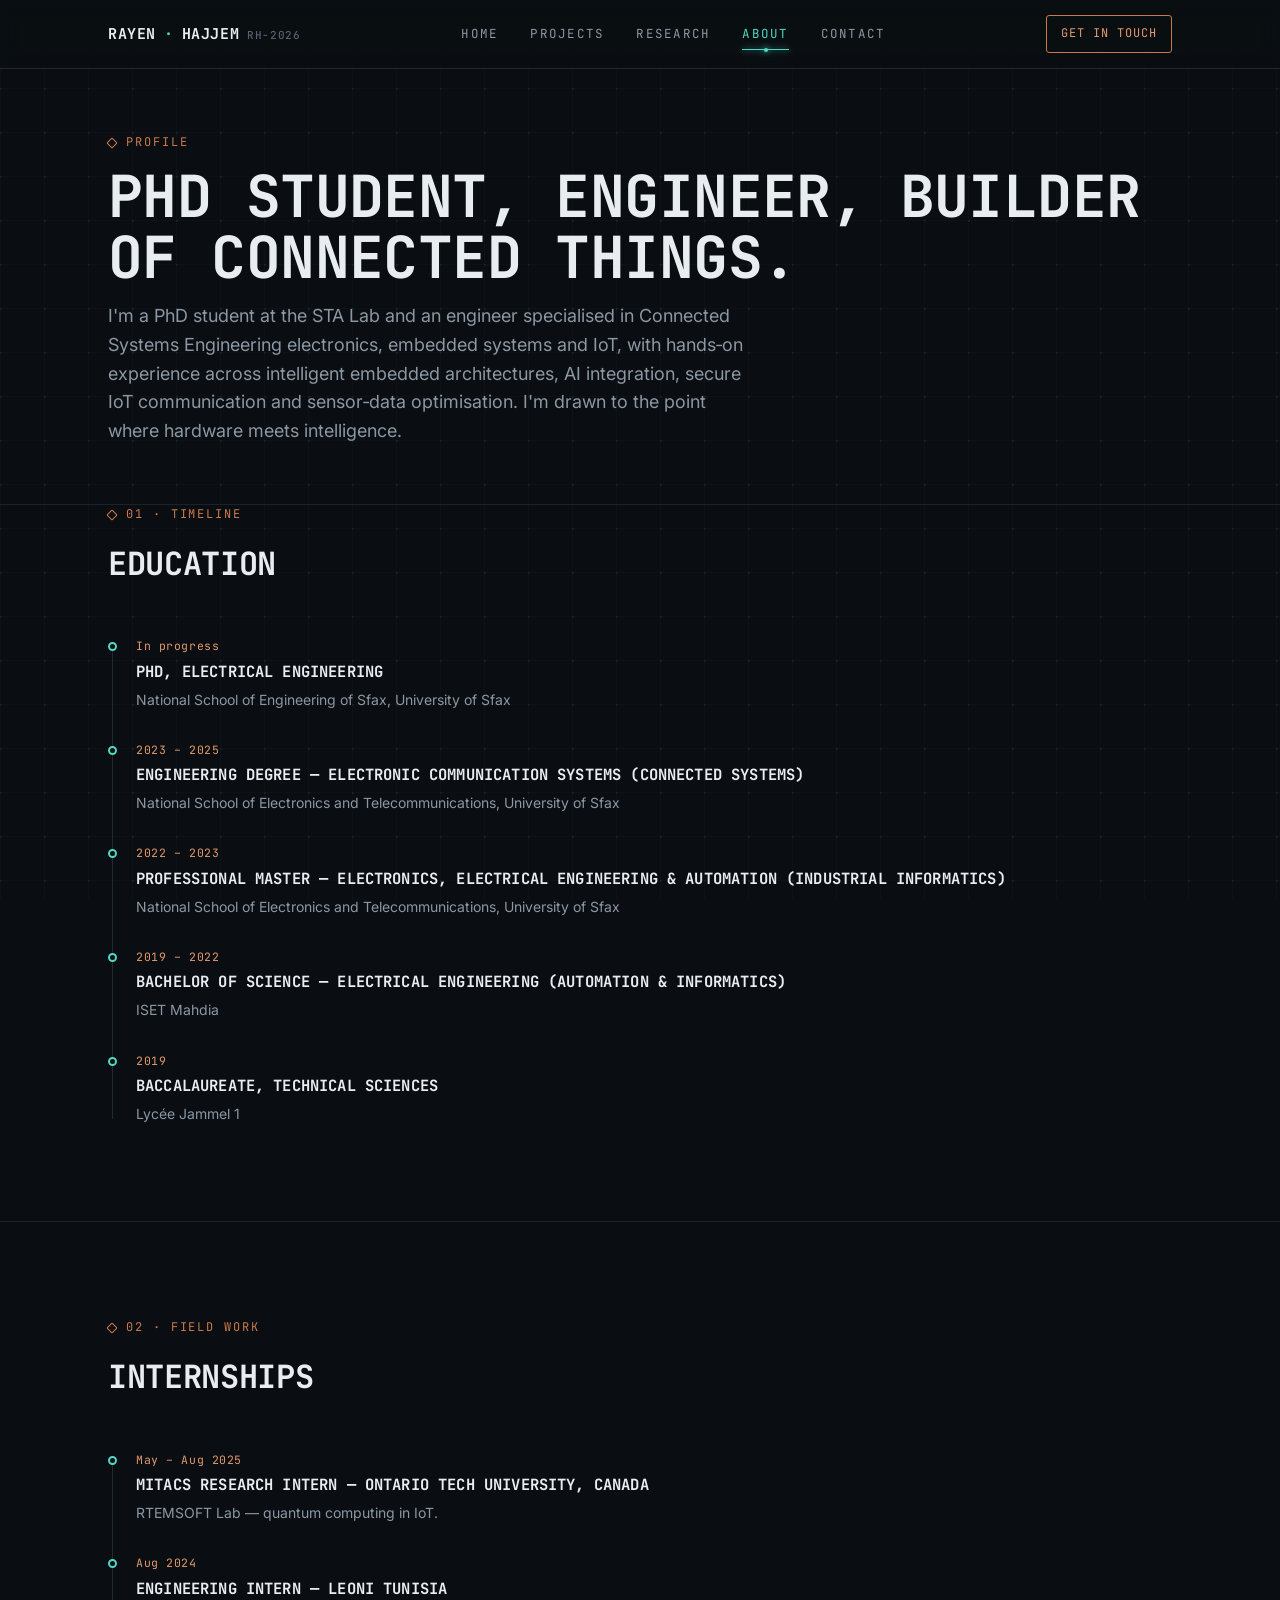
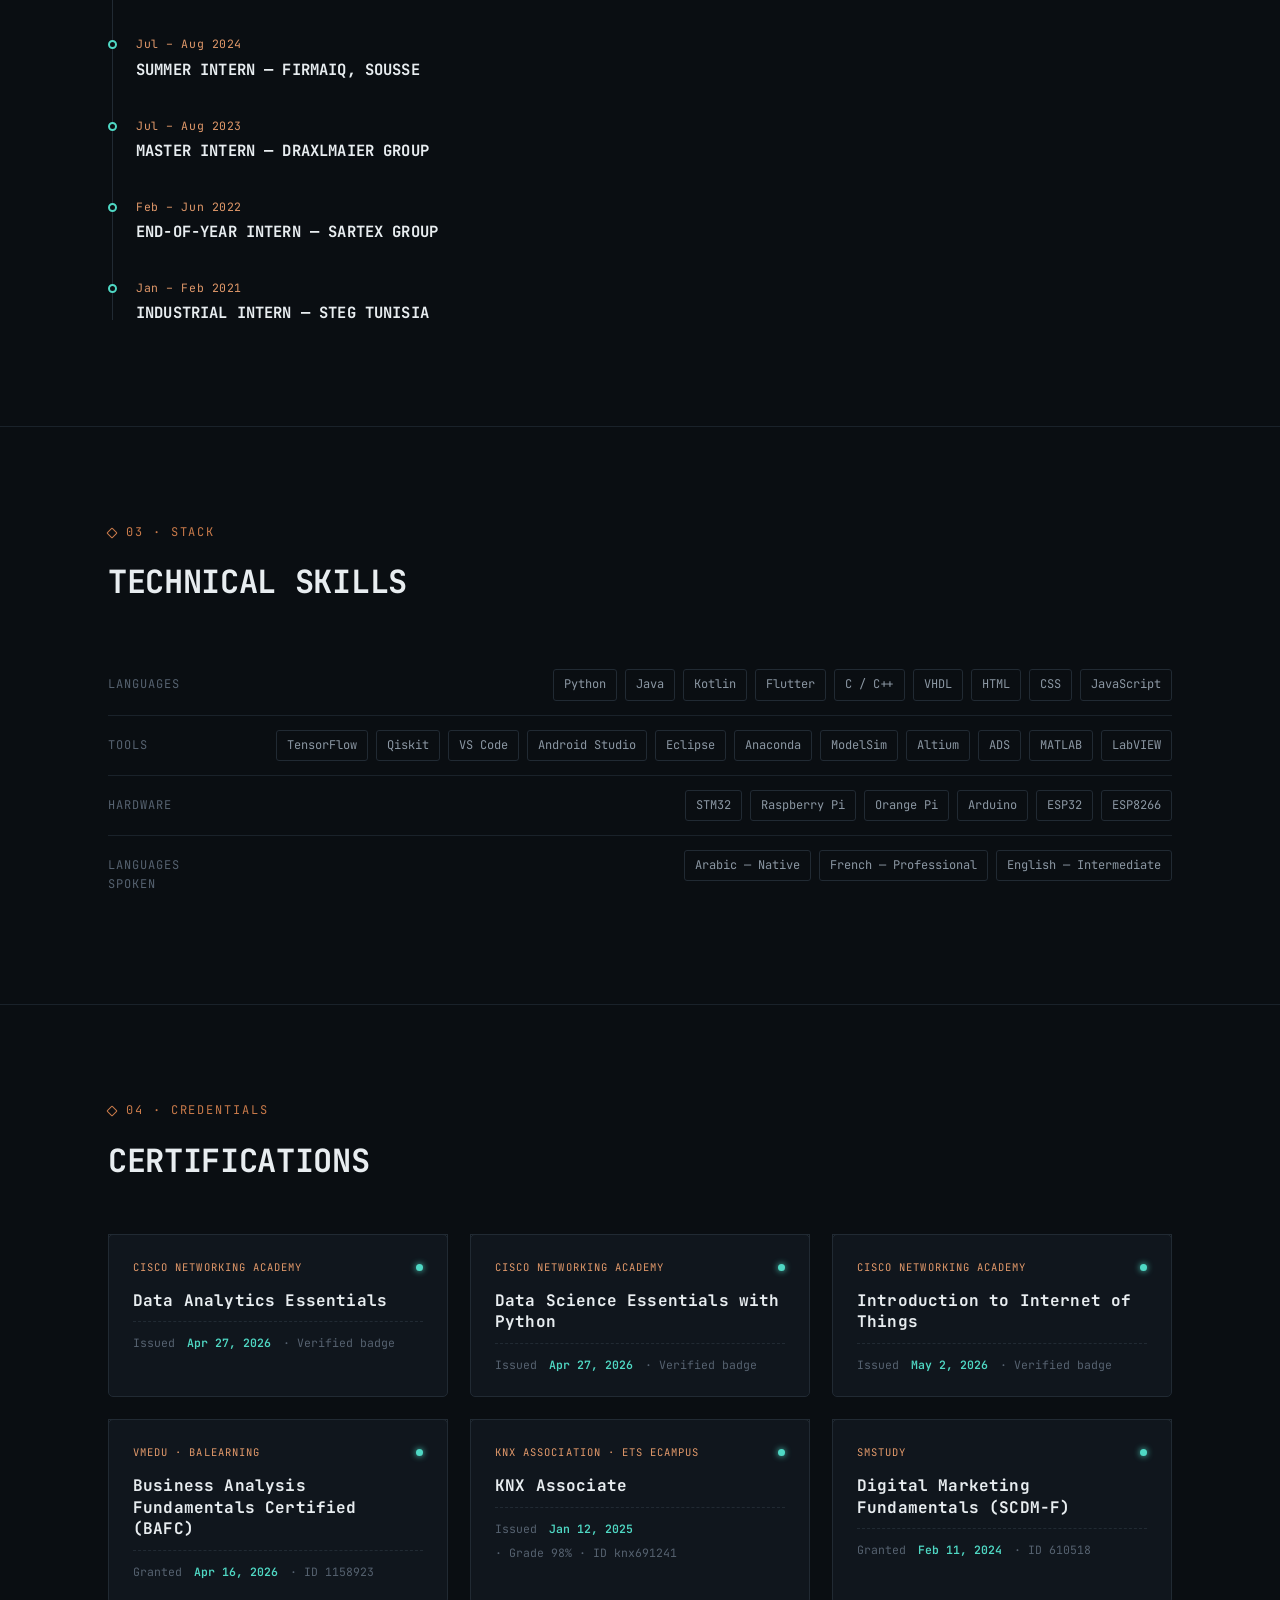
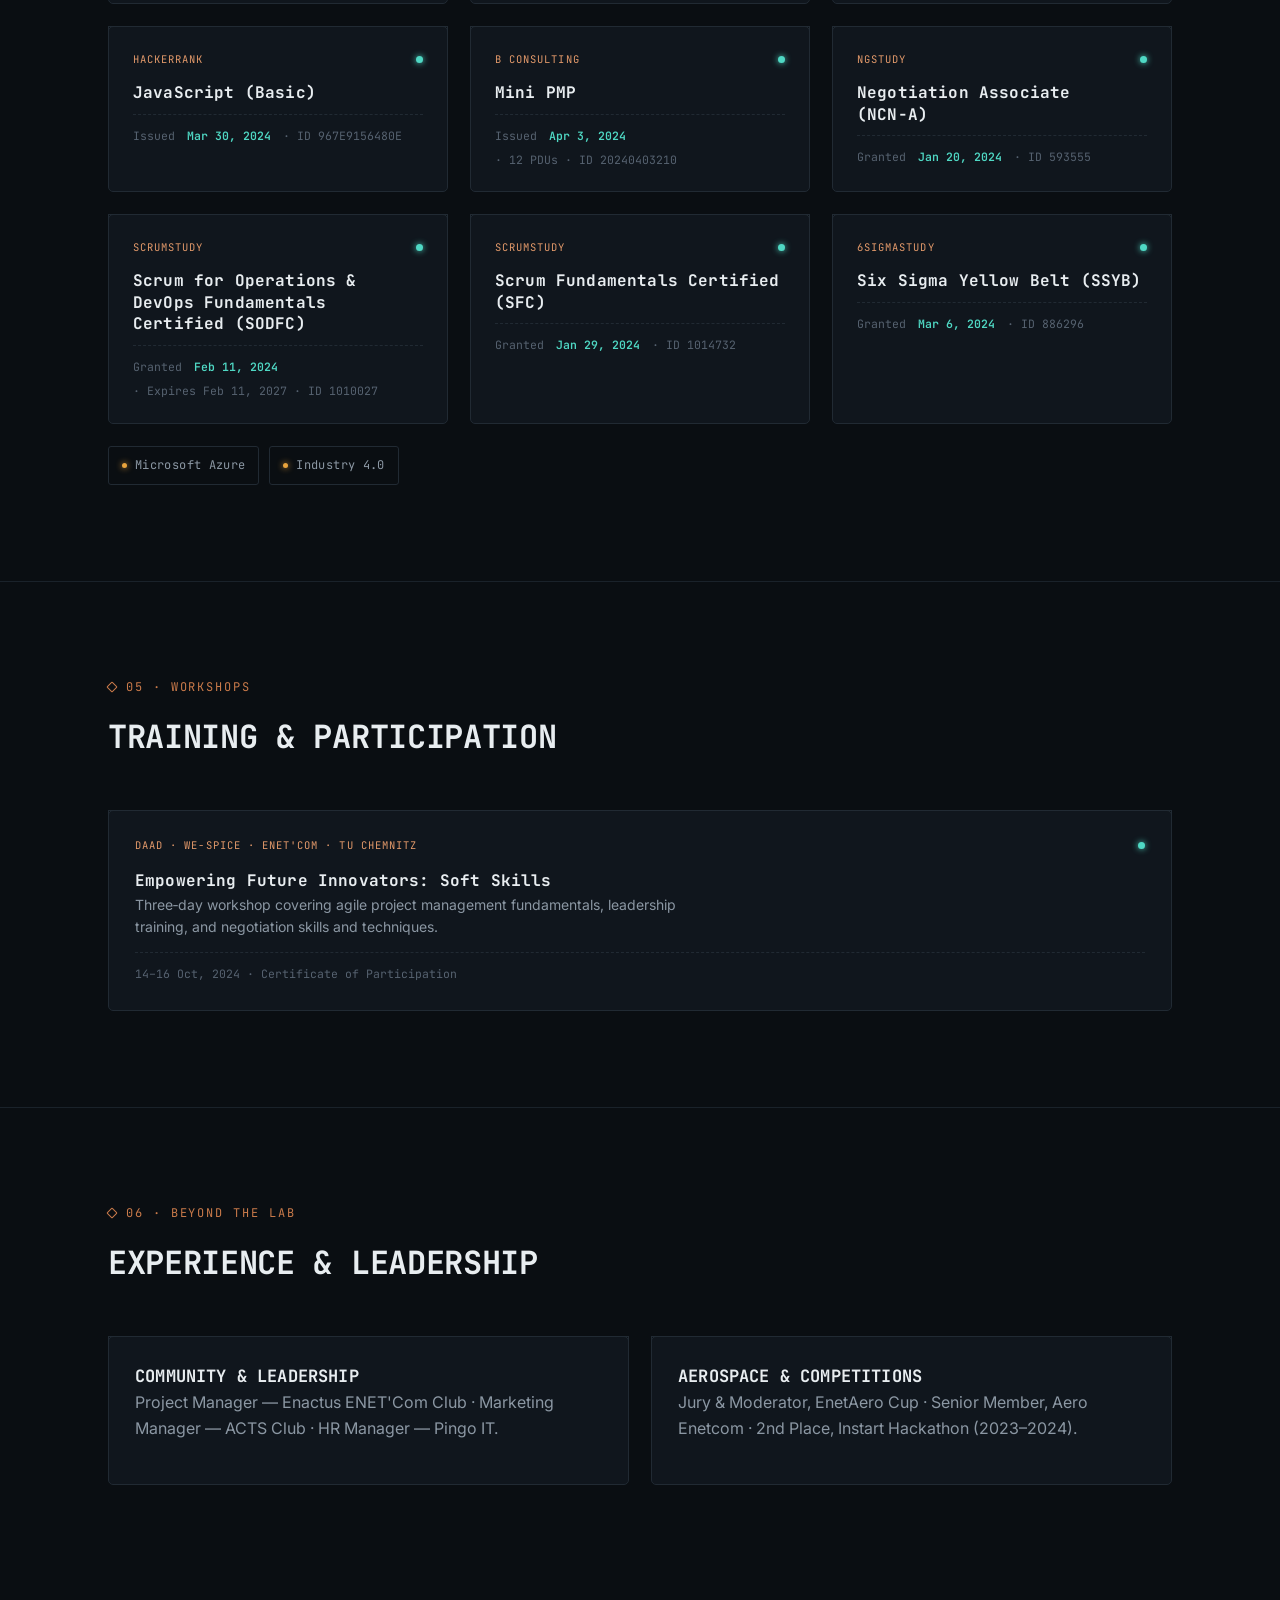
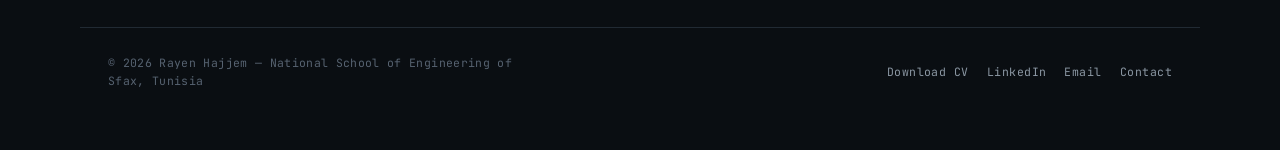
==== commit 8d0f0190: "Add files via upload" ====
--- a/about.html
+++ b/about.html
@@ -283,6 +283,7 @@
   <div class="wrap footer-inner">
     <p>© 2026 Rayen Hajjem — National School of Engineering of Sfax, Tunisia</p>
     <div class="footer-links">
+      <a href="assets/Rayen_Hajjem_CV.pdf" target="_blank" rel="noopener" download>Download CV</a>
       <a href="https://linkedin.com/in/rayen-hajjem" target="_blank" rel="noopener">LinkedIn</a>
       <a href="mailto:rayenhajjem04@gmail.com">Email</a>
       <a href="contact.html">Contact</a>
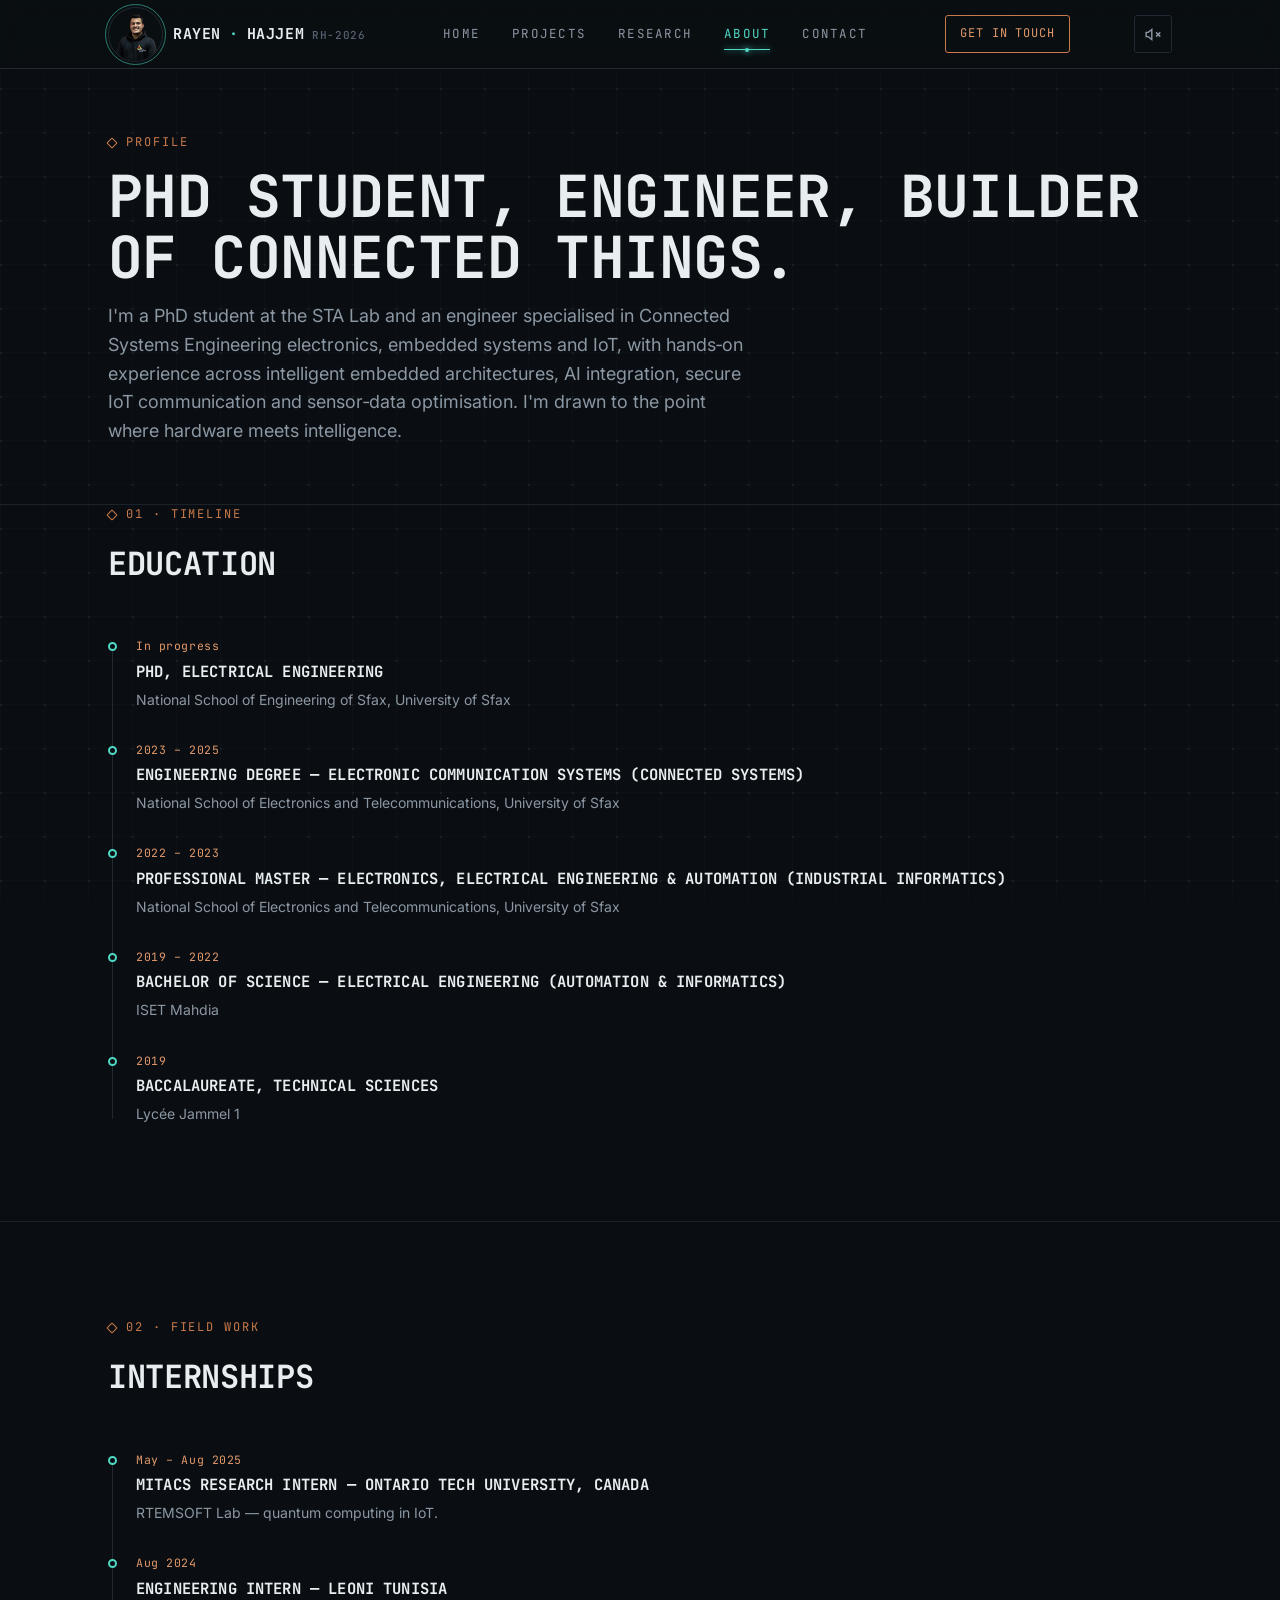
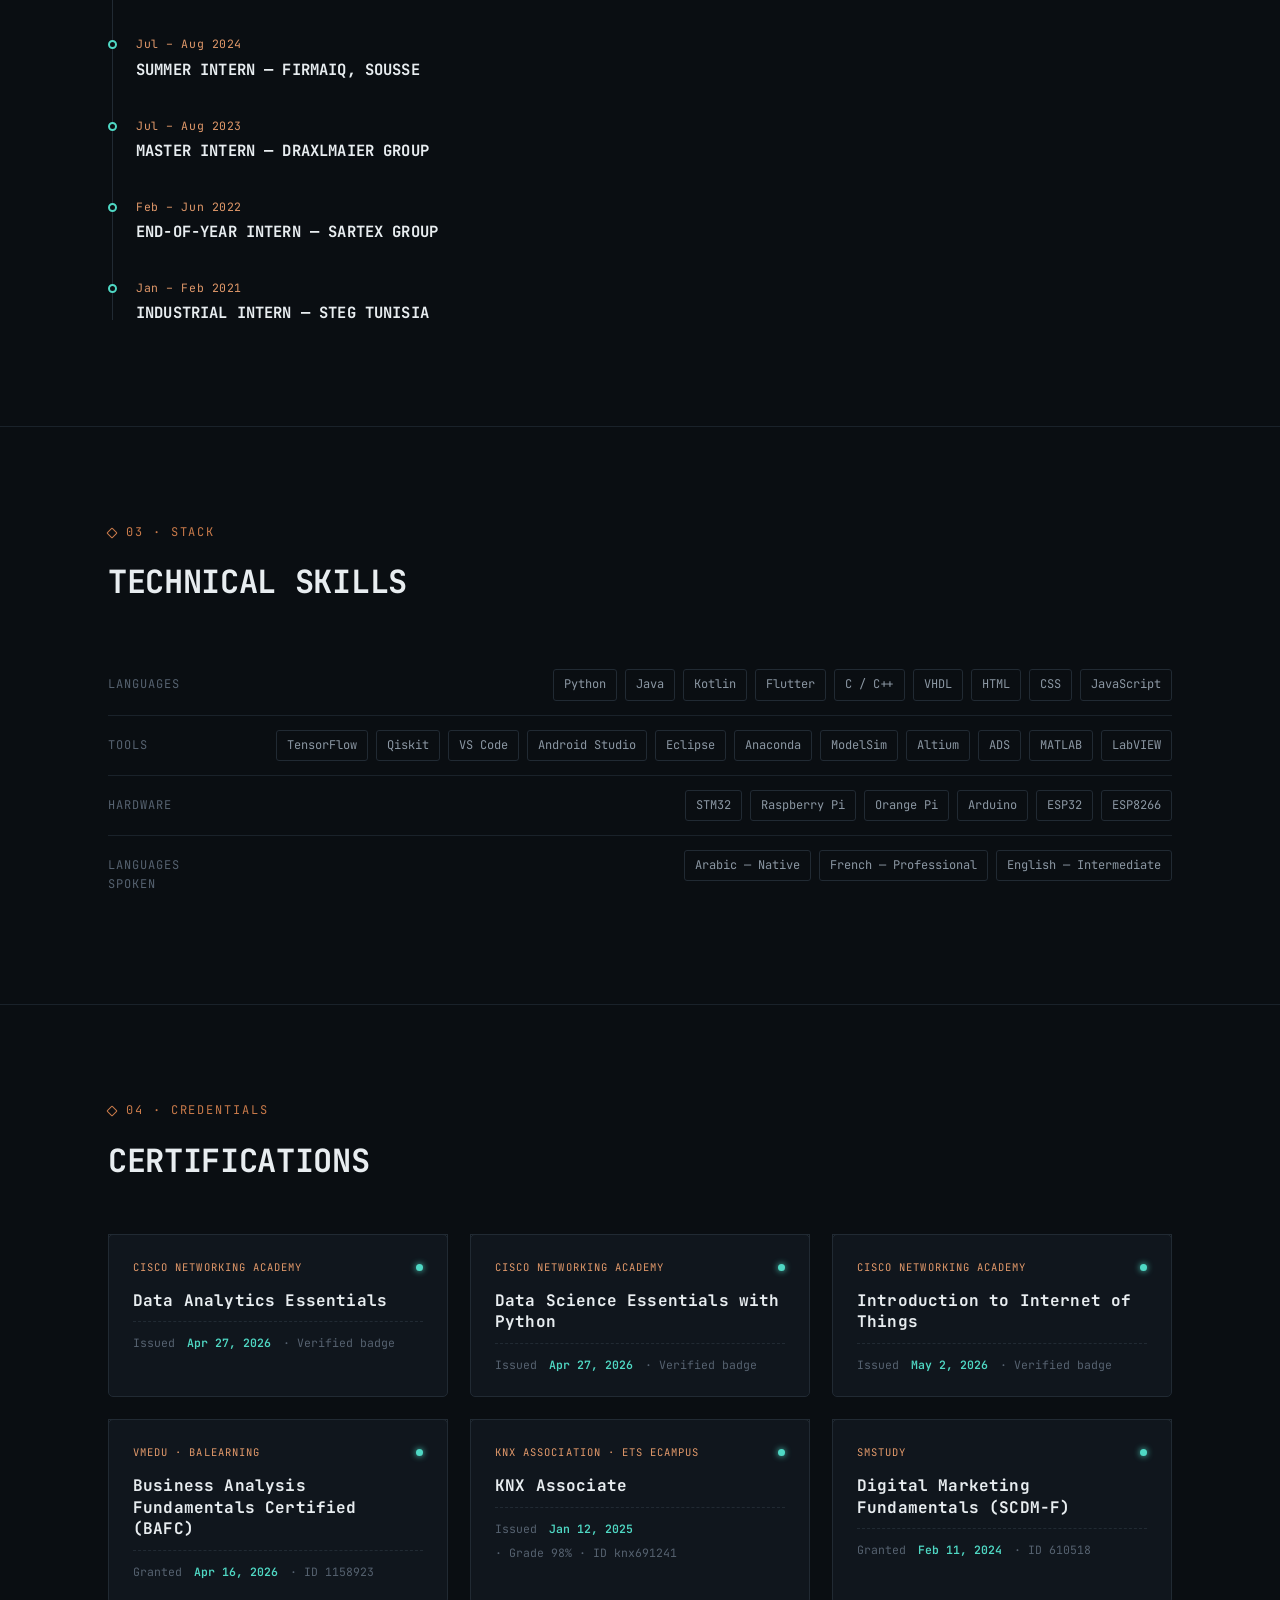
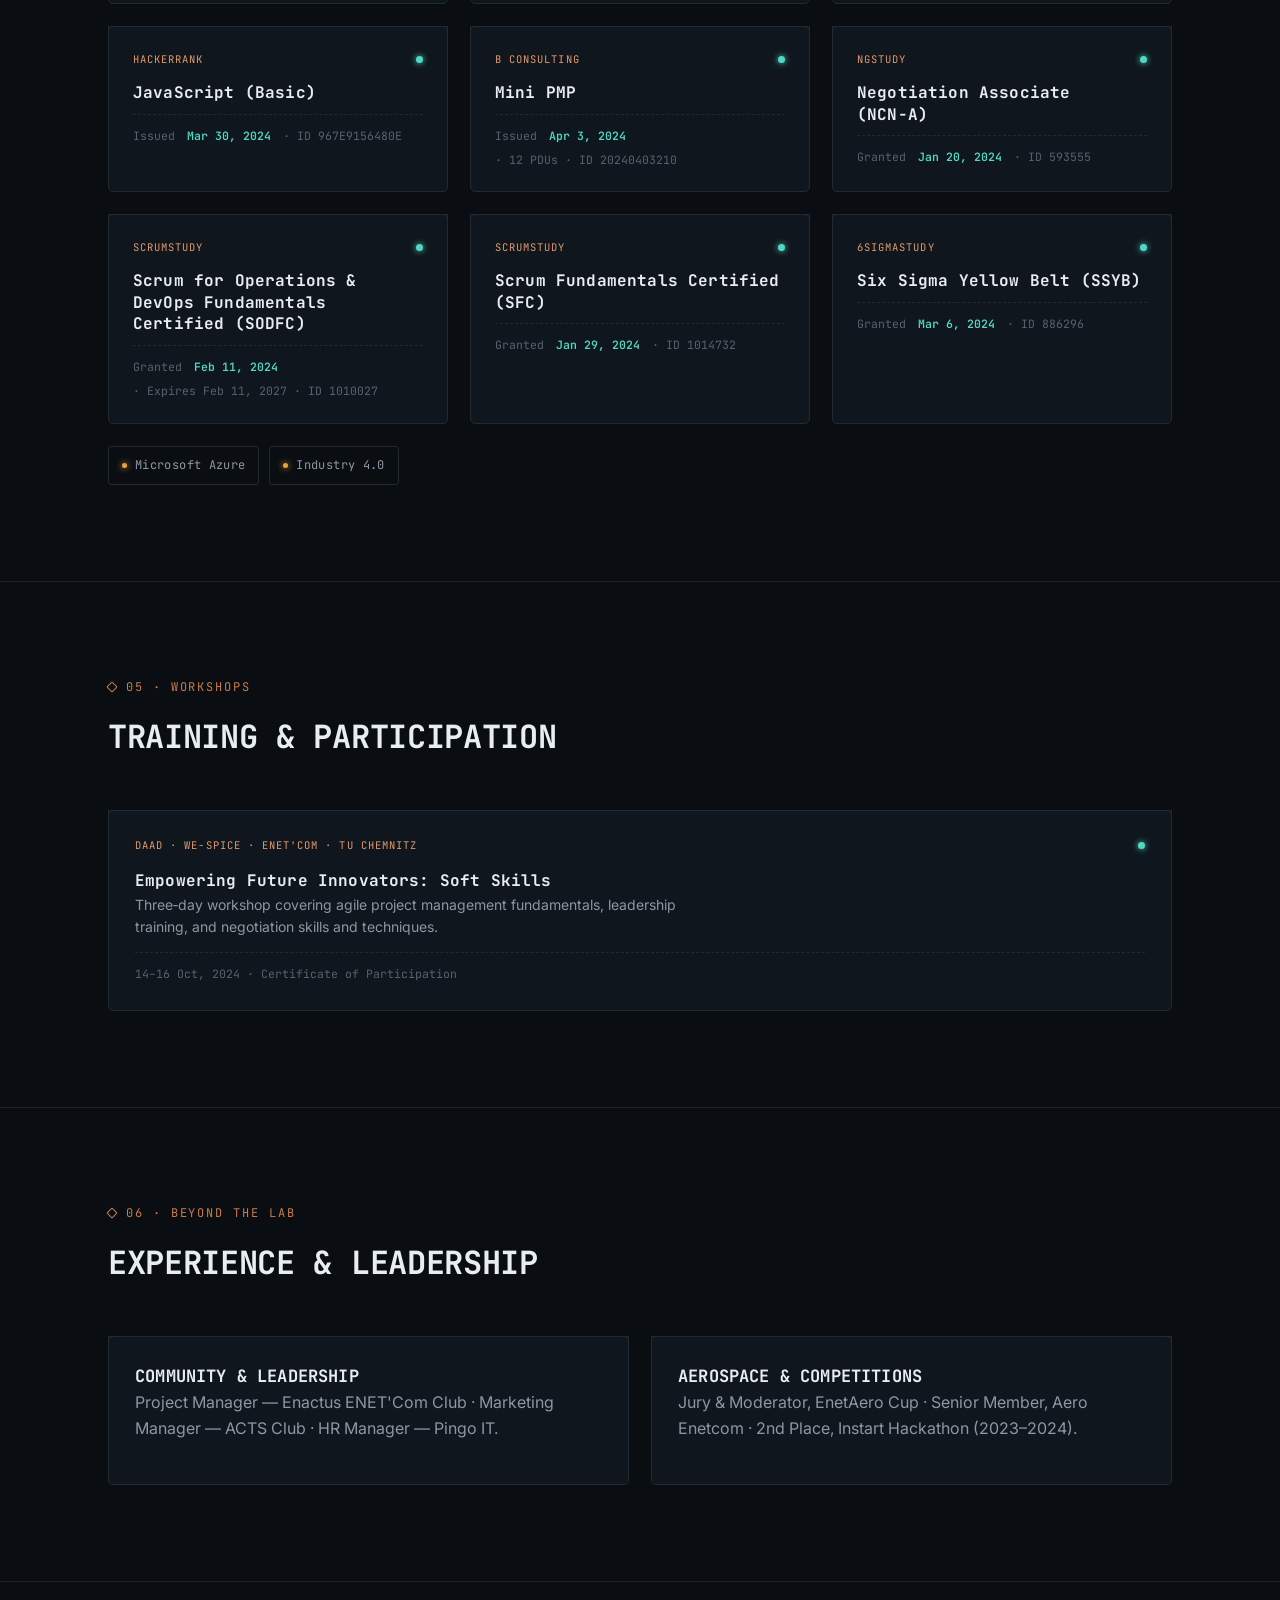
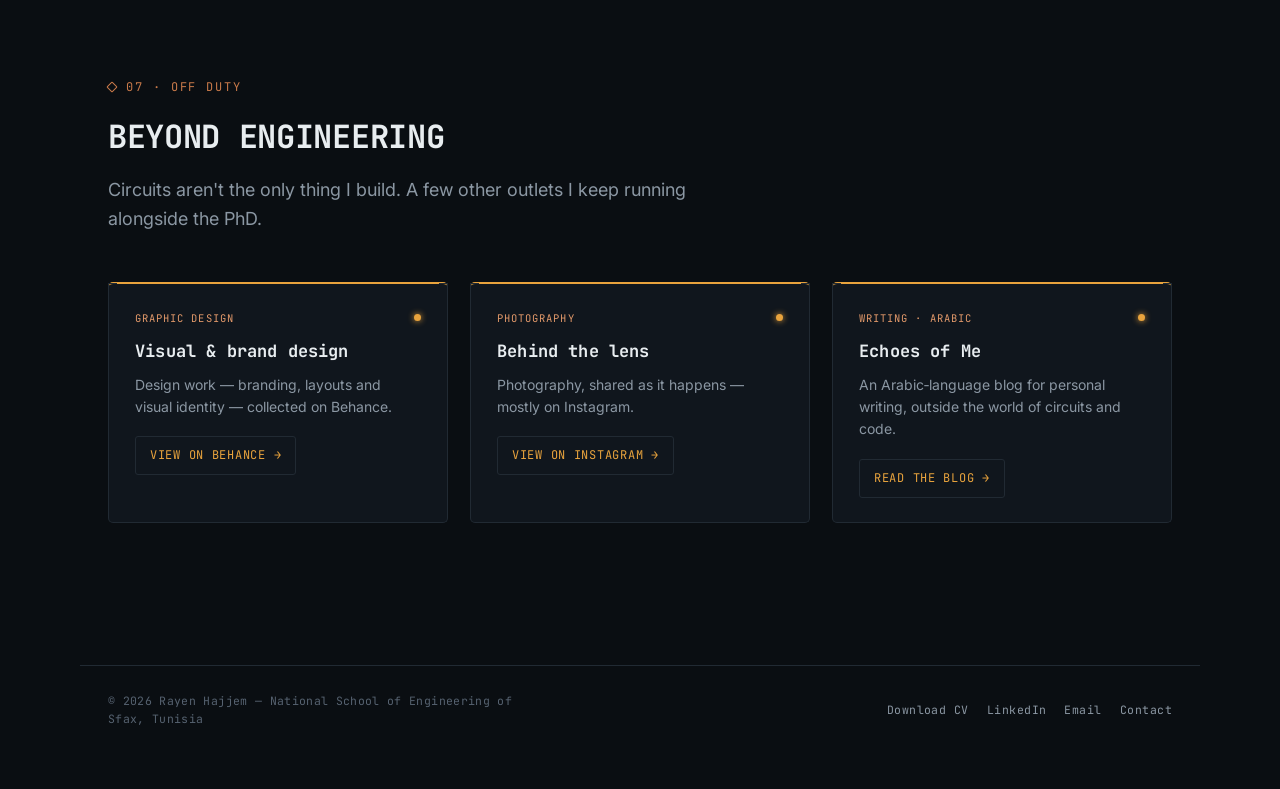
==== commit 3f44867b: "Add files via upload" ====
--- a/about.html
+++ b/about.html
@@ -11,7 +11,7 @@
 
 <header class="topbar">
   <div class="topbar-inner">
-    <a href="index.html" class="brand">RAYEN<span class="dot">·</span>HAJJEM <span class="part-no">RH‑2026</span></a>
+     <a href="index.html" class="brand"><img src="photo.png" alt="Rayen Hajjem" class="brand-avatar"><span class="brand-text">RAYEN<span class="dot">·</span>HAJJEM <span class="part-no">RH‑2026</span></span></a>
     <nav class="navlinks" id="navlinks">
       <a href="index.html">Home</a>
       <a href="projects.html">Projects</a>
@@ -20,9 +20,12 @@
       <a href="contact.html">Contact</a>
     </nav>
     <a href="contact.html" class="navcta">Get in touch</a>
-    <button class="menu-toggle" aria-label="Toggle menu" aria-expanded="false">
-      <svg viewBox="0 0 24 24" fill="none" stroke="currentColor" stroke-width="2"><path d="M3 6h18M3 12h18M3 18h18"/></svg>
-    </button>
+     <button class="sound-toggle" id="sound-toggle" aria-label="Toggle background music" aria-pressed="false" title="Toggle background music">
+        <svg class="icon-sound-off" viewBox="0 0 24 24" fill="none" stroke="currentColor" stroke-width="2"><path d="M11 5 6 9H3v6h3l5 4V5z"/><path d="M23 9l-6 6M17 9l6 6"/></svg>
+        <svg class="icon-sound-on" viewBox="0 0 24 24" fill="none" stroke="currentColor" stroke-width="2" style="display:none;"><path d="M11 5 6 9H3v6h3l5 4V5z"/><path d="M15.5 8.5a5 5 0 0 1 0 7M18.5 5.5a9 9 0 0 1 0 13"/></svg>
+      </button>
+      <button class="menu-toggle" aria-label="Toggle menu" aria-expanded="false">
+        <svg viewBox="0 0 24 24" fill="none" stroke="currentColor" stroke-width="2"><path d="M3 6h18M3 12h18M3 18h18"/></svg>
   </div>
 </header>
 
@@ -273,6 +276,38 @@
           <span class="card-corner"></span><span class="card-corner"></span>
           <h3>Aerospace &amp; competitions</h3>
           <p>Jury &amp; Moderator, EnetAero Cup · Senior Member, Aero Enetcom · 2nd Place, Instart Hackathon (2023–2024).</p>
+        </div>
+      </div>
+    </div>
+  </section>
+  <section>
+    <div class="wrap">
+      <div class="section-head reveal">
+        <p class="eyebrow">07 · Off duty</p>
+        <h2>Beyond engineering</h2>
+        <p class="lede" style="margin-top:14px;">Circuits aren't the only thing I build. A few other outlets I keep running alongside the PhD.</p>
+      </div>
+      <div class="grid grid-3">
+        <div class="card creative-card reveal">
+          <span class="card-corner"></span><span class="card-corner"></span>
+          <div class="cert-top"><span class="cert-issuer">Graphic Design</span><span class="led amber"></span></div>
+          <h3>Visual &amp; brand design</h3>
+          <p>Design work — branding, layouts and visual identity — collected on Behance.</p>
+          <a href="https://www.behance.net/hajjemrayen" target="_blank" rel="noopener" class="creative-link">View on Behance →</a>
+        </div>
+        <div class="card creative-card reveal">
+          <span class="card-corner"></span><span class="card-corner"></span>
+          <div class="cert-top"><span class="cert-issuer">Photography</span><span class="led amber"></span></div>
+          <h3>Behind the lens</h3>
+          <p>Photography, shared as it happens — mostly on Instagram.</p>
+          <a href="https://www.instagram.com/hajjem_rayen/" target="_blank" rel="noopener" class="creative-link">View on Instagram →</a>
+        </div>
+        <div class="card creative-card reveal">
+          <span class="card-corner"></span><span class="card-corner"></span>
+          <div class="cert-top"><span class="cert-issuer">Writing · Arabic</span><span class="led amber"></span></div>
+          <h3>Echoes of Me</h3>
+          <p>An Arabic‑language blog for personal writing, outside the world of circuits and code.</p>
+          <a href="https://soulwhispe.blogspot.com/" target="_blank" rel="noopener" class="creative-link">Read the blog →</a>
         </div>
       </div>
     </div>
--- a/style.css
+++ b/style.css
@@ -145,9 +145,20 @@
   font-size: 15px;
   letter-spacing: .04em;
   display: flex;
-  align-items: baseline;
-  gap: 8px;
-}
+  align-items: center;
+  gap: 10px;
+}
+.brand-avatar{
+  width: 55px;
+  height: 55px;
+  border-radius: 50%;
+  object-fit: cover;
+  border: 1px solid var(--line);
+  outline: 1px solid var(--signal-dim);
+  outline-offset: 2px;
+  flex-shrink: 0;
+}
+.brand-text{ display:flex; align-items:baseline; gap:8px; }
 .brand .part-no{ color: var(--text-faint); font-weight: 500; font-size: 11px; }
 .brand .dot{ color: var(--signal); }
 
@@ -199,6 +210,22 @@
   transition: background .18s ease, color .18s ease;
 }
 .navcta:hover{ background: var(--copper); color: #14100c; }
+
+.nav-actions{ display:flex; align-items:center; gap: 10px; }
+ 
+.sound-toggle{
+  background: none; border: 1px solid var(--line);
+  color: var(--text-dim);
+  width: 38px; height: 38px;
+  border-radius: var(--radius);
+  display: flex; align-items: center; justify-content: center;
+  cursor: pointer;
+  transition: border-color .18s ease, color .18s ease;
+  flex-shrink: 0;
+}
+.sound-toggle:hover{ border-color: var(--signal-dim); color: var(--text); }
+.sound-toggle[aria-pressed="true"]{ border-color: var(--signal); color: var(--signal); }
+.sound-toggle svg{ width: 17px; height: 17px; }
 
 .menu-toggle{
   display: none;
@@ -472,6 +499,22 @@
 @media (max-width: 620px){ .field-row{ grid-template-columns: 1fr; } }
 .form-status{ font-family: var(--mono); font-size: 12px; color: var(--signal); margin-top: 14px; min-height: 16px; }
 
+/* ---------- beyond engineering / creative cards ---------- */
+.creative-card{
+  padding: 26px 26px 24px;
+  border-top: 2px solid var(--amber);
+}
+.creative-card .cert-top{ margin-bottom: 12px; }
+.creative-card h3{ text-transform:none; font-size: 17px; margin-bottom: 8px; }
+.creative-card p{ font-size: 14px; margin-bottom: 18px; }
+.creative-link{
+  font-family: var(--mono); font-size: 12px; letter-spacing:.06em; text-transform:uppercase;
+  color: var(--amber); display:inline-flex; align-items:center; gap:8px;
+  border: 1px solid var(--line); border-radius: var(--radius); padding: 9px 14px;
+  transition: border-color .18s ease, transform .18s ease, background .18s ease, color .18s ease;
+}
+.creative-link:hover{ border-color: var(--amber); background: var(--amber); color: #241804; transform: translateY(-2px); }
+
 /* ---------- badges (certifications / languages) ---------- */
 .badgewrap{ display:flex; flex-wrap:wrap; gap:10px; }
 .badge{
